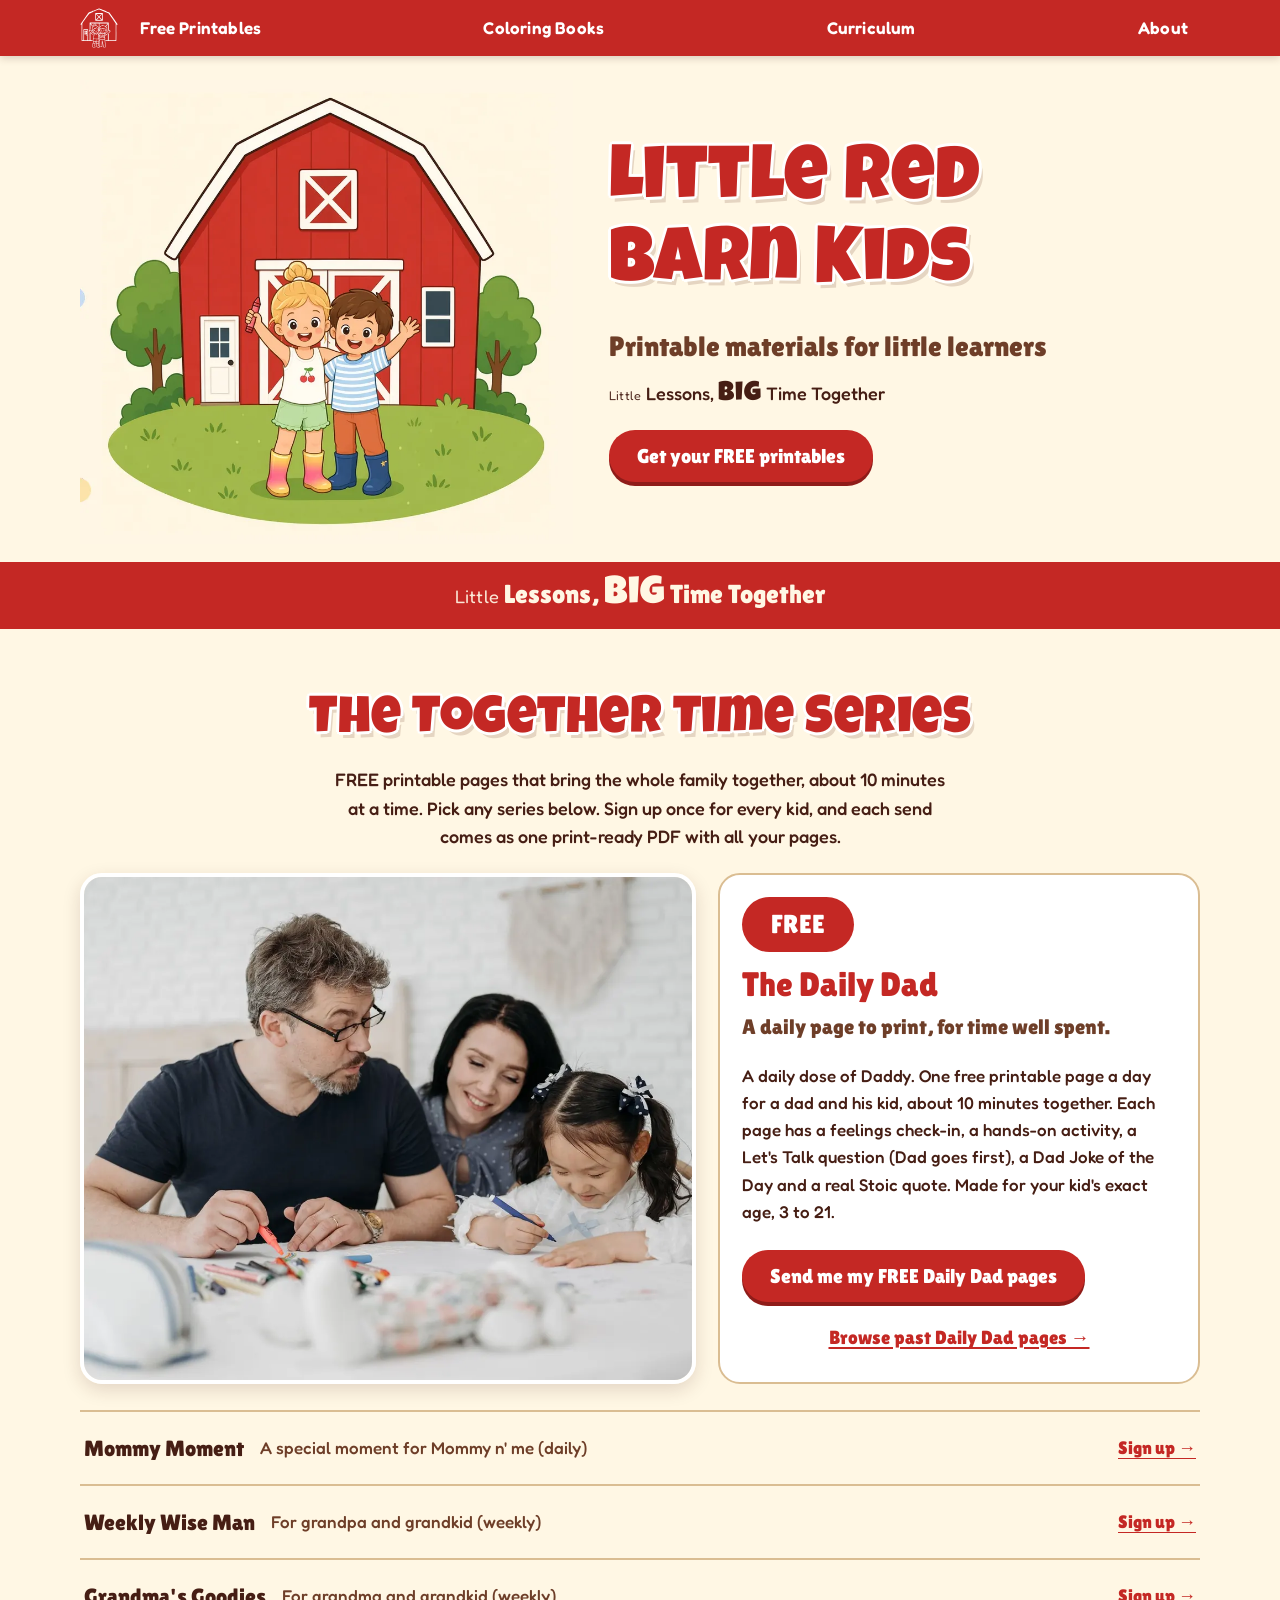
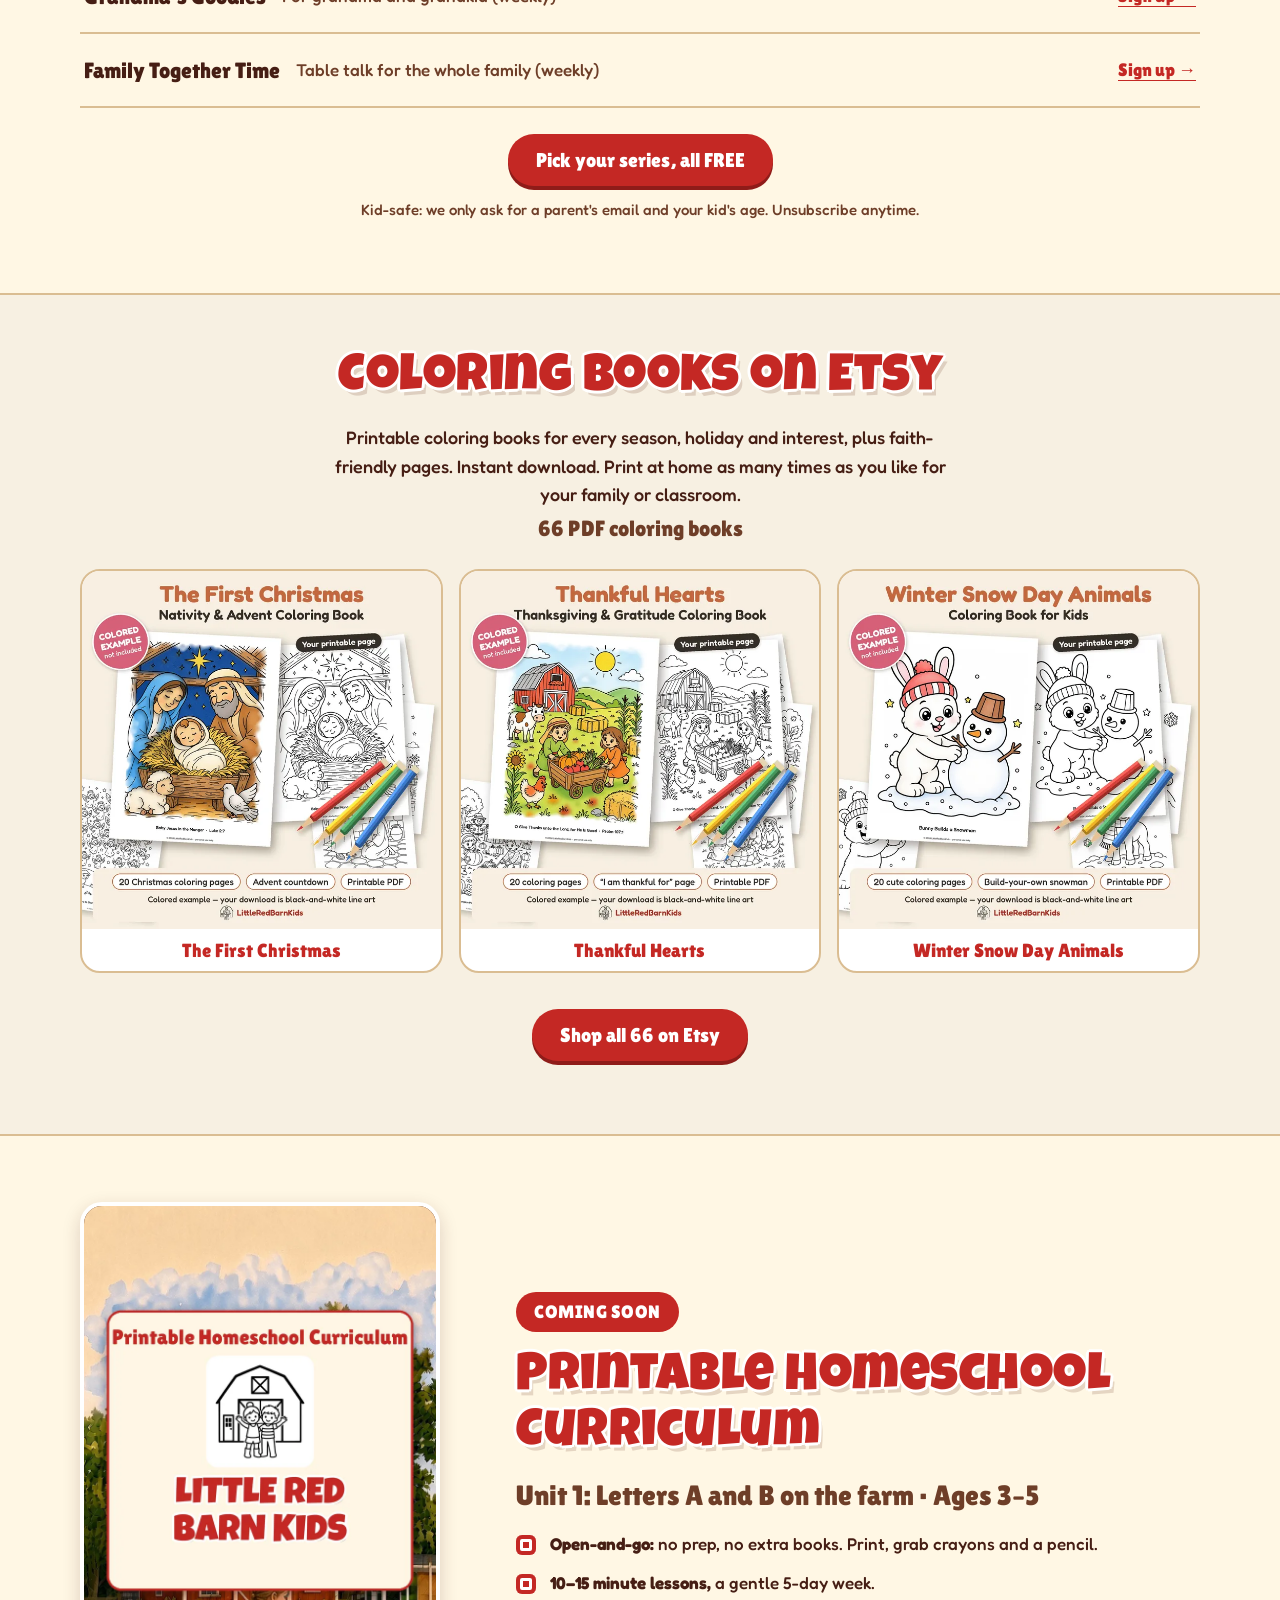
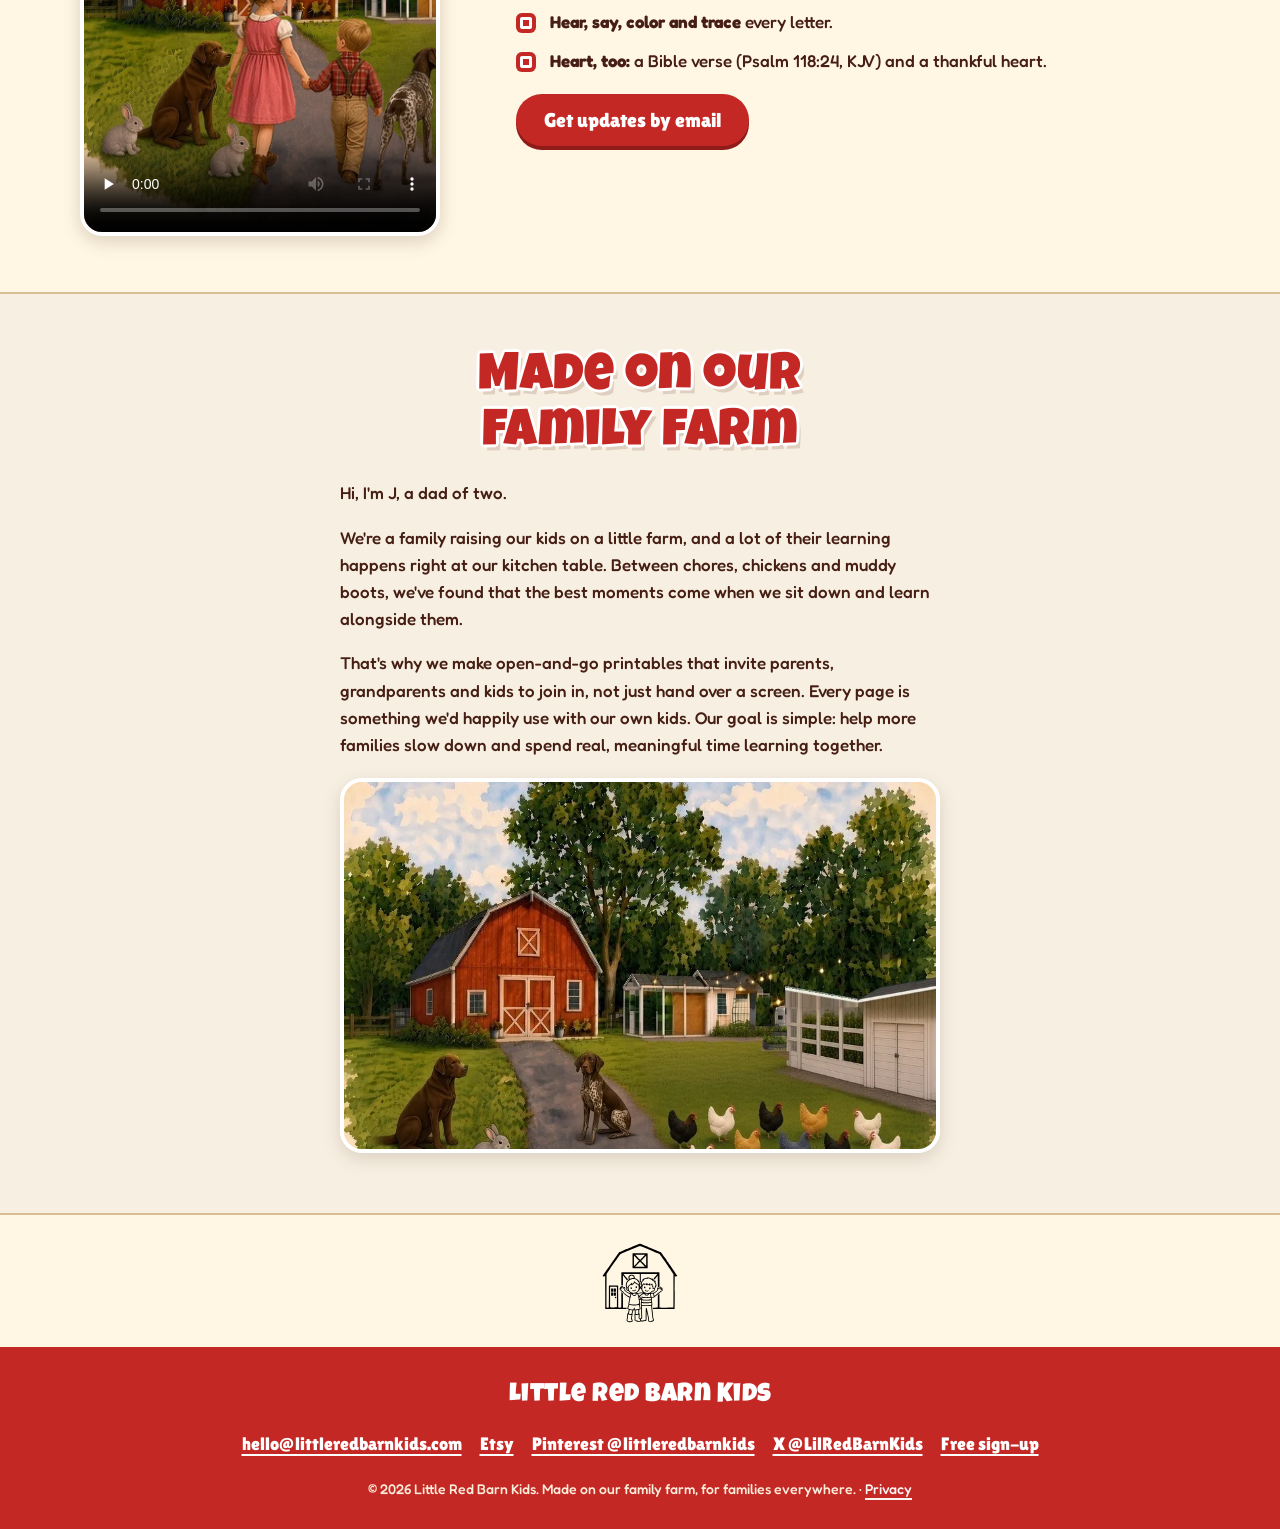
==== index.html @ fc74c024 "DRAFT (not pushed): quieter age buttons; theme line 'Little Lessons, Big Time Together' on every pag" ====
<!doctype html>
<html lang="en">
<head>
<meta charset="utf-8">
<meta name="viewport" content="width=device-width,initial-scale=1">
<title>Little Red Barn Kids | Printable materials for little learners</title>
<meta name="description" content="Free printable pages for parents and kids, printable coloring books on Etsy, and a printable homeschool curriculum, made on our family farm.">
<meta name="theme-color" content="#C42824">
<link rel="icon" type="image/png" href="assets/img/favicon-48.png">
<link rel="apple-touch-icon" href="assets/img/apple-touch-icon.png">
<link rel="preload" href="assets/fonts/LuckiestGuy.woff2" as="font" type="font/woff2" crossorigin>
<link rel="preload" href="assets/fonts/Fredoka.woff2" as="font" type="font/woff2" crossorigin>
<link rel="stylesheet" href="assets/style.css">
</head>
<body id="top">

<nav class="nav" aria-label="Main">
  <div class="wrap">
    <a class="home" href="#top" aria-label="Little Red Barn Kids, back to top"><img src="assets/img/lrbk_logo_bw_v3.svg" width="38" height="40" alt=""></a>
    <ul>
      <li><a href="#free"><span class="lg">Free </span>Printables</a></li>
      <li><a href="#books"><span class="lg">Coloring </span>Books</a></li>
      <li><a href="#curriculum">Curriculum</a></li>
      <li><a href="#about">About</a></li>
    </ul>
  </div>
</nav>

<header class="hero">
  <div class="wrap">
    <img class="hero-art" src="assets/img/hero_barn_kids_art.webp" width="892" height="840" alt="Painted red barn with a smiling girl and boy waving in front of it" fetchpriority="high">
    <div class="hero-text">
      <div class="brand">
        <h1>Little Red Barn Kids</h1>
      </div>
      <p class="sub">Printable materials for little learners</p>
      <p class="promise lbt" aria-label="Little Lessons, Big Time Together"><span class="lbt-little">Little</span> Lessons,<br class="lbt-br"> <span class="lbt-big">Big</span> Time Together</p>
      <a class="btn" href="#free">Get your FREE printables</a>
    </div>
  </div>
  <p class="tagbar lbt" aria-label="Little Lessons, Big Time Together"><span class="lbt-little">Little</span> Lessons,<br class="lbt-br"> <span class="lbt-big">Big</span> Time Together</p>
</header>

<main>
<section id="free">
  <div class="wrap">
    <h2 class="center">The Together Time Series</h2>
    <p class="lead center" style="margin:0 auto">FREE printable pages that bring the whole family together, about 10 minutes at a time. Pick any series below. Sign up once for every kid, and each send comes as one print-ready PDF with all your pages.</p>

    <div class="free-top">
      <div class="photo"><img src="assets/img/family_pexels_8205188.webp" width="1400" height="934" loading="lazy" alt="A dad, a mom and their young daughter coloring together at a table"></div>
      <div class="card dd">
        <span class="pill big">FREE</span>
        <h3 style="font-size:34px;margin-top:.4em">The Daily Dad</h3>
        <p class="tline">A daily page to print, for time well spent.</p>
        <p>A daily dose of Daddy. One free printable page a day for a dad and his kid, about 10 minutes together. Each page has a feelings check-in, a hands-on activity, a Let's Talk question (Dad goes first), a Dad Joke of the Day and a real Stoic quote. Made for your kid's exact age, 3 to 21.</p>
        <a class="btn" href="dailydad/">Send me my FREE Daily Dad pages</a>
        <p class="arch-link"><a href="dailydad-archive/">Browse past Daily Dad pages &rarr;</a></p>
      </div>
    </div>

    <ul class="series">
      <li><span class="nm">Mommy Moment</span><span class="ln">A special moment for Mommy n' me (daily)</span><a href="mommymoment/">Sign up &rarr;</a></li>
      <li><span class="nm">Weekly Wise Man</span><span class="ln">For grandpa and grandkid (weekly)</span><a href="weeklywiseman/">Sign up &rarr;</a></li>
      <li><span class="nm">Grandma's Goodies</span><span class="ln">For grandma and grandkid (weekly)</span><a href="grandmasgoodies/">Sign up &rarr;</a></li>
      <li><span class="nm">Family Together Time</span><span class="ln">Table talk for the whole family (weekly)</span><a href="familytogethertime/">Sign up &rarr;</a></li>
    </ul>

    <div class="closing">
      <a class="btn" href="togethertime/">Pick your series, all FREE</a>
      <p class="small">Kid-safe: we only ask for a parent's email and your kid's age. Unsubscribe anytime.</p>
    </div>
  </div>
</section>

<section id="books" class="alt">
  <div class="wrap center">
    <h2>Coloring Books on Etsy</h2>
    <p class="lead" style="margin:0 auto">Printable coloring books for every season, holiday and interest, plus faith-friendly pages. Instant download. Print at home as many times as you like for your family or classroom.</p>
    <p class="count">66 PDF coloring books</p>
    <div class="books">
      <a href="https://www.etsy.com/listing/4606617295"><img src="assets/img/book_christmas_nativity.webp" width="700" height="700" loading="lazy" alt="The First Christmas: Nativity and Advent coloring book cover and sample pages"><span>The First Christmas</span></a>
      <a href="https://www.etsy.com/listing/4606624667"><img src="assets/img/book_thanksgiving.webp" width="700" height="700" loading="lazy" alt="Thankful Hearts: Thanksgiving and Gratitude coloring book cover and sample pages"><span>Thankful Hearts</span></a>
      <a href="https://www.etsy.com/listing/4606696934"><img src="assets/img/book_winter_snow_day.webp" width="700" height="700" loading="lazy" alt="Winter Snow Day Animals coloring book cover and sample pages"><span>Winter Snow Day Animals</span></a>
    </div>
    <p style="margin-top:22px"><a class="btn" href="https://www.etsy.com/shop/LittleRedBarnKids">Shop all 66 on Etsy</a></p>
  </div>
</section>

<section id="curriculum">
  <div class="wrap">
    <div class="cur">
      <div>
        <div class="vid">
          <video controls playsinline preload="none" poster="assets/img/curriculum_video_poster.webp" width="1080" height="1920" aria-label="30-second intro to Unit 1: Letters A and B on the farm">
            <source src="assets/video/lrbk_curriculum_connector_30s.mp4" type="video/mp4">
            <track kind="captions" src="assets/video/lrbk_curriculum_connector_30s.en.vtt" srclang="en" label="English" default>
          </video>
        </div>
      </div>
      <div>
        <span class="pill">COMING SOON</span>
        <h2 style="margin-top:.35em">Printable Homeschool Curriculum</h2>
        <p class="sub">Unit 1: Letters A and B on the farm &middot; Ages 3&ndash;5</p>
        <ul class="ticks">
          <li><strong>Open-and-go:</strong> no prep, no extra books. Print, grab crayons and a pencil.</li>
          <li><strong>10&ndash;15 minute lessons,</strong> a gentle 5-day week.</li>
          <li><strong>Hear, say, color and trace</strong> every letter.</li>
          <li><strong>Heart, too:</strong> a Bible verse (Psalm 118:24, KJV) and a thankful heart.</li>
        </ul>
        <a class="btn" href="togethertime/">Get updates by email</a>
      </div>
    </div>
  </div>
</section>

<section id="about" class="alt">
  <div class="wrap about">
    <h2 class="center">Made on our family farm</h2>
    <p>Hi, I'm J, a dad of two.</p>
    <p>We're a family raising our kids on a little farm, and a lot of their learning happens right at our kitchen table. Between chores, chickens and muddy boots, we've found that the best moments come when we sit down and learn alongside them.</p>
    <p>That's why we make open-and-go printables that invite parents, grandparents and kids to join in, not just hand over a screen. Every page is something we'd happily use with our own kids. Our goal is simple: help more families slow down and spend real, meaningful time learning together.</p>
    <div class="photo"><img src="assets/img/farm_scene_N10a.webp" width="900" height="900" loading="lazy" alt="Painted farm scene with a red barn, two dogs, bunnies and a flock of hens"></div>
  </div>
</section>
</main>

<div class="end-logo"><img src="assets/img/lrbk_logo_bw_v3.svg" width="76" height="80" alt="Little Red Barn Kids barn logo"></div>

<footer>
  <div class="wrap fgrid">
    <div class="fbrand">Little Red Barn Kids</div>
    <ul class="flinks">
      <li><a href="mailto:hello@littleredbarnkids.com">hello@littleredbarnkids.com</a></li>
      <li><a href="https://www.etsy.com/shop/LittleRedBarnKids">Etsy</a></li>
      <li><a href="https://www.pinterest.com/littleredbarnkids/">Pinterest @littleredbarnkids</a></li>
      <li><a href="https://x.com/LilRedBarnKids">X @LilRedBarnKids</a></li>
      <li><a href="togethertime/">Free sign-up</a></li>
    </ul>
    <p class="fine">&copy; 2026 Little Red Barn Kids. Made on our family farm, for families everywhere. &middot; <a href="privacy.html">Privacy</a></p>
  </div>
</footer>
</body>
</html>
---- assets/style.css ----
/* Little Red Barn Kids, site v1 (staging). Brand: /workspace/branding-unify/brand_guidelines.md */
@font-face{font-family:"Luckiest Guy";src:url(fonts/LuckiestGuy.woff2) format("woff2");font-display:swap}
@font-face{font-family:"Lilita One";src:url(fonts/LilitaOne.woff2) format("woff2");font-display:swap}
@font-face{font-family:"Fredoka";src:url(fonts/Fredoka.woff2) format("woff2");font-weight:300 700;font-display:swap}
:root{--red:#C42824;--cream:#FFF7E4;--dark:#461E14;--brown:#6E3E28;--paper:#F7F0E2;--hay:#DABD92;--meadow:#8BA53F;--max:1160px}
*{box-sizing:border-box}
html{scroll-behavior:smooth;scroll-padding-top:64px}
body{margin:0;background:var(--cream);color:var(--dark);font:500 17px/1.6 "Fredoka",system-ui,sans-serif}
img,video{max-width:100%;height:auto;display:block}
a{color:var(--red)}
.wrap{max-width:var(--max);margin:0 auto;padding:0 20px}
h1,h2{font-family:"Luckiest Guy",cursive;font-weight:400;color:var(--red);line-height:1.08;letter-spacing:.5px;margin:0 0 .3em;text-wrap:balance;
  -webkit-text-stroke:0;text-shadow:2px 2px 0 #fff,-2px 2px 0 #fff,2px -2px 0 #fff,-2px -2px 0 #fff,0 3px 0 #fff,3px 0 0 #fff,0 -3px 0 #fff,-3px 0 0 #fff,4px 6px 0 rgba(110,62,40,.18)}
h1{font-size:clamp(40px,10vw,76px)}
h2{font-size:clamp(32px,7.5vw,52px)}
h3{font-family:"Lilita One",sans-serif;font-weight:400;color:var(--red);font-size:28px;margin:.2em 0 .2em;line-height:1.15}
.sub{font-family:"Lilita One",sans-serif;color:var(--brown);font-size:clamp(21px,4.6vw,28px);line-height:1.25;margin:0 0 .6em}
.lead{text-wrap:pretty;font-size:18px;max-width:62ch}
.small{font-size:15px;color:var(--brown)}
.ai{font-size:14px;color:var(--brown);font-style:italic;margin:.6em 0 0}
.pill{display:inline-block;font-family:"Lilita One",sans-serif;background:var(--red);color:#fff;border-radius:999px;padding:.3em 1em;font-size:18px;letter-spacing:.5px}
.pill.big{font-size:26px;padding:.25em 1.1em}
.btn{display:flex;align-items:center;justify-content:center;min-height:52px;width:100%;padding:.6em 1.4em;border-radius:999px;background:var(--red);color:#fff;
  font:400 20px/1.2 "Lilita One",sans-serif;text-decoration:none;text-align:center;box-shadow:0 4px 0 #8f1c19;transition:transform .1s}
.btn:hover{transform:translateY(-1px)}
.btn:active{transform:translateY(2px);box-shadow:0 2px 0 #8f1c19}
.btn:focus-visible,a:focus-visible{outline:3px solid var(--dark);outline-offset:3px}
@media(min-width:760px){.btn{width:auto;display:inline-flex}}

/* nav */
.nav{position:sticky;top:0;z-index:10;background:var(--red);box-shadow:0 2px 8px rgba(70,30,20,.2)}
.nav .wrap{display:flex;align-items:center;gap:6px;height:52px}
@media(max-width:419px){.nav .wrap{padding:0 10px}}
.nav .home{flex:0 0 auto;display:flex}
.nav .home img{height:36px;width:auto;filter:invert(1);mix-blend-mode:screen}
.nav ul{display:flex;flex-wrap:nowrap;flex:1 1 auto;justify-content:space-between;min-width:0;gap:0;margin:0;padding:0;list-style:none}
.nav li a{display:block;white-space:nowrap;color:#fff;text-decoration:none;font:600 14px/1.2 "Fredoka",sans-serif;letter-spacing:.2px;padding:8px 7px;border-radius:999px}
.nav li a:hover{background:rgba(255,255,255,.16)}
@media(min-width:420px){.nav li a{font-size:15px;padding:8px 8px}}
.nav .lg{display:none}
@media(min-width:760px){.nav .wrap{gap:10px;height:56px}.nav .home img{height:40px}.nav .lg{display:inline}.nav li a{font-size:17px;padding:8px 12px}}

/* hero */
.hero{padding:0 0 8px}
.hero-art{width:100%;max-width:520px;margin:0 auto;aspect-ratio:892/840;object-fit:cover}
.hero-text{text-align:center}
.brand{display:flex;flex-direction:column;align-items:center;gap:8px}
.promise{font-size:18px;max-width:46ch;margin:0 auto 1.2em}
.tagbar{text-wrap:balance;background:var(--red);color:var(--cream);font:400 clamp(19px,4.4vw,26px)/1.3 "Lilita One",sans-serif;text-align:center;padding:14px 20px;margin:18px 0 0}
@media(min-width:900px){
  .hero .wrap{display:grid;grid-template-columns:44% 1fr;align-items:center;gap:36px;padding-top:24px}
  .hero-art{max-width:none}
  .hero-text{text-align:left}
  .brand{flex-direction:row;gap:18px}
  .promise{margin-left:0}
}

/* sections */
section{padding:56px 0}
section.alt{background:var(--paper);border-top:2px solid var(--hay);border-bottom:2px solid var(--hay)}
.center{text-align:center}
.photo{border-radius:22px;overflow:hidden;border:4px solid #fff;box-shadow:0 6px 18px rgba(70,30,20,.15)}
.photo img{width:100%;height:100%;object-fit:cover}
.card{background:#fff;border:2px solid var(--hay);border-radius:22px;padding:22px}
.free-top{display:grid;gap:22px;margin-top:22px}
.dd .tline{font-family:"Lilita One",sans-serif;color:var(--brown);font-size:21px;margin:0 0 .5em}
.dd .btn{margin-top:8px}
@media(min-width:900px){.free-top{grid-template-columns:55% 1fr;align-items:stretch}.free-top .photo{min-height:100%}}
.series{list-style:none;margin:26px 0 0;padding:0;border-top:2px solid var(--hay)}
.series li{display:flex;flex-wrap:wrap;align-items:center;justify-content:space-between;gap:6px 16px;padding:14px 4px;border-bottom:2px solid var(--hay)}
.series .nm{font:400 22px "Lilita One",sans-serif;color:var(--dark)}
.series .ln{flex:1 1 260px;color:var(--brown)}
.series a{font:400 18px "Lilita One",sans-serif;color:var(--red);text-decoration:none;white-space:nowrap;padding:10px 0;min-height:44px;display:inline-flex;align-items:center}
.series a:hover{text-decoration:underline}
.closing{margin-top:26px;text-align:center}
.closing .small{margin-top:12px}

/* books */
.books{display:flex;gap:16px;overflow-x:auto;scroll-snap-type:x mandatory;padding:6px 2px 14px;margin:22px -20px 0;padding-left:20px;padding-right:20px}
.books a{flex:0 0 78%;scroll-snap-align:center;background:#fff;border:2px solid var(--hay);border-radius:20px;overflow:hidden;text-decoration:none;color:var(--dark)}
.books img{aspect-ratio:1;width:100%;object-fit:cover}
.books span{display:block;padding:10px 14px;font:400 19px "Lilita One",sans-serif;color:var(--red)}
@media(min-width:760px){.books{display:grid;grid-template-columns:repeat(3,1fr);overflow:visible;margin:22px 0 0;padding:6px 0 14px}}
.count{font:400 22px "Lilita One",sans-serif;color:var(--brown);margin:.3em 0}

/* curriculum */
.cur{display:grid;gap:26px;margin-top:10px}
.vid{max-width:360px;width:100%;margin:0 auto;border-radius:22px;overflow:hidden;border:4px solid #fff;box-shadow:0 6px 18px rgba(70,30,20,.18);background:var(--dark)}
.vid video{width:100%;aspect-ratio:9/16;height:auto}
.ticks{list-style:none;padding:0;margin:14px 0 20px}
.ticks li{position:relative;padding-left:34px;margin:0 0 12px}
.ticks li::before{content:"";position:absolute;left:0;top:.3em;width:20px;height:20px;border-radius:6px;background:var(--red);
  box-shadow:inset 0 0 0 4px var(--red),inset 0 0 0 7px #fff}
@media(min-width:900px){.cur{grid-template-columns:380px 1fr;align-items:center;gap:56px}.vid{margin:0}}

/* about */
.about{max-width:640px;margin:0 auto}
.about .photo{margin:20px 0 4px;aspect-ratio:16/10}
.about .photo img{object-position:50% 60%}

/* footer */
footer{background:var(--red);color:var(--cream);padding:36px 0 28px}
footer a{color:#fff}
.fgrid{display:grid;gap:18px}
.fbrand{display:flex;align-items:center;gap:12px;font:400 26px "Luckiest Guy",cursive;color:#fff;letter-spacing:.5px}
.fbrand img{height:50px;width:auto;filter:invert(1);mix-blend-mode:screen}
.flinks{list-style:none;padding:0;margin:0;display:flex;flex-wrap:wrap;gap:6px 18px}
.flinks a{font:400 18px "Lilita One",sans-serif;text-decoration:none;display:inline-block;padding:6px 0}
.flinks a:hover{text-decoration:underline}
.fine{font-size:14px;margin:0;opacity:.95}
@media(min-width:900px){.fgrid{grid-template-columns:auto 1fr;align-items:center}.flinks{justify-content:flex-end}.fine{grid-column:1/-1}}

/* privacy page */
.doc{max-width:720px;margin:0 auto;padding:40px 20px 60px}
.doc h2{font-size:clamp(28px,6vw,40px);margin-top:.8em}

/* Logo note: lrbk_logo_bw_v3.svg is used as-is (black art on white). Red-on-cream and white-on-red looks come only from CSS blending. */

/* ===== Kit sign-up pages (shared template v3) ===== */

.kp-head{background:var(--cream)}
.kp-head .wrap{display:flex;flex-direction:column;align-items:center;text-align:center;gap:6px;padding-top:18px}
.kp-head .art{width:min(78%,330px);aspect-ratio:892/840;object-fit:cover}
.kp-head h1{font-size:clamp(46px,12vw,104px);margin:.05em 0 .05em}
.kp-head .sub{margin:0}
@media(min-width:900px){.kp-head .wrap{flex-direction:row;justify-content:center;text-align:left;gap:40px;padding-top:22px}.kp-head .art{width:340px}}
.kp-main{padding:44px 0 56px}
.kp-intro{text-align:center;margin:0 auto 26px}
.kp-intro .pill.big{font-size:30px;padding:.2em 1.2em}
.kp-intro .free-line{font:400 clamp(21px,4.8vw,28px)/1.25 "Lilita One",sans-serif;color:var(--brown);margin:.55em 0 .35em}
.kp-intro h2{font-size:clamp(52px,13vw,96px);margin:0}
.kp-grid{display:grid;gap:24px}
@media(min-width:900px){.kp-grid{grid-template-columns:1.25fr 1fr;align-items:stretch;gap:32px}.kp-grid .photo{min-height:100%}}
.kp-grid .photo{aspect-ratio:3/2}
@media(min-width:900px){.kp-grid .photo{aspect-ratio:auto}}
.form{background:#fff;border:2px solid var(--hay);border-radius:22px;padding:24px}
.form label,.form .lab{display:block;font:400 19px "Lilita One",sans-serif;color:var(--dark);margin:0 0 6px}
.form .row{margin:0 0 16px}
.form input,.form select{width:100%;min-height:50px;border:2px solid var(--hay);border-radius:14px;background:var(--cream);font:500 17px "Fredoka",sans-serif;color:var(--dark);padding:10px 14px}
.form select{appearance:none;background-image:linear-gradient(45deg,transparent 50%,var(--red) 50%),linear-gradient(135deg,var(--red) 50%,transparent 50%);background-position:calc(100% - 20px) 50%,calc(100% - 14px) 50%;background-size:6px 6px;background-repeat:no-repeat}
.kids{display:grid;grid-template-columns:repeat(5,1fr);gap:8px}
.kids span{display:flex;align-items:center;justify-content:center;min-height:48px;border:2px solid var(--red);border-radius:999px;font:400 22px "Lilita One",sans-serif;color:var(--red);background:#fff}
.kids span.on{background:var(--red);color:#fff}
.ages{display:grid;grid-template-columns:1fr 1fr;gap:10px}
.ages .k{font:500 15px "Fredoka",sans-serif;color:var(--brown);margin:0 0 4px}
.form .btn{width:100%;display:flex;margin-top:6px;font-size:22px;min-height:58px}
.form .small{text-align:center;margin:12px 0 0}
.kp-sample{text-align:center;margin-top:46px}
.kp-sample h3{font-size:32px;margin-bottom:.5em}
.kp-sample .sheet{max-width:560px;margin:0 auto;background:#fff;border:4px solid #fff;border-radius:12px;box-shadow:0 8px 22px rgba(70,30,20,.18)}
.kp-sample .sheet img{border-radius:8px}
footer .flinks{justify-content:center}
.kp-foot .wrap{text-align:center}
.kp-foot .fbrand{justify-content:center}

.kp-head a.homelink{display:contents;text-decoration:none}
.form input[type=email]{background:var(--cream)}
.kids button{display:flex;align-items:center;justify-content:center;min-height:48px;border:2px solid var(--red);border-radius:999px;font:400 22px "Lilita One",sans-serif;color:var(--red);background:#fff;cursor:pointer;padding:0}
.kids button[aria-pressed=true]{background:var(--red);color:#fff}
.ages[hidden],.ages>div[hidden]{display:none}
.series-ck{display:grid;gap:8px}
.series-ck label{display:flex;align-items:center;gap:10px;font:500 17px "Fredoka",sans-serif;color:var(--dark);margin:0;border:2px solid var(--hay);border-radius:14px;padding:10px 14px;background:var(--cream);cursor:pointer}
.series-ck input{width:22px;height:22px;min-height:0;accent-color:var(--red);margin:0}
.form .err{color:var(--red);font:500 15px "Fredoka",sans-serif;margin:6px 0 0}
.form .err:empty{display:none}
@media(min-width:600px){.series-ck{grid-template-columns:1fr 1fr}}
.form button.btn{border:0;cursor:pointer}

/* small stencil logo at the end of the page (original colors) */
.end-logo{display:flex;justify-content:center;padding:28px 0 24px}
.end-logo img{height:80px;width:auto;mix-blend-mode:multiply}

/* Daily Dad archive */
.arch-note{max-width:62ch;margin:0 auto 26px;text-align:center}
.arch{list-style:none;margin:0 auto;padding:0;display:grid;gap:18px;max-width:860px}
.arch li{display:grid;grid-template-columns:88px 1fr;gap:14px 16px;align-items:start;background:#fff;border:2px solid var(--hay);border-radius:22px;padding:16px}
.arch li[hidden]{display:none}
.arch .th{width:88px;border-radius:8px;border:2px solid var(--paper);box-shadow:0 3px 10px rgba(70,30,20,.15)}
.arch .meta{font:500 15px "Fredoka",sans-serif;color:var(--brown);margin:0}
.arch h3{margin:0 0 .15em;font-size:24px}
.arch .dl{grid-column:1/-1;display:grid;grid-template-columns:repeat(2,1fr);gap:8px}
.arch .dl a{display:flex;align-items:center;justify-content:center;min-height:46px;border:2px solid var(--red);border-radius:999px;font:400 18px "Lilita One",sans-serif;color:var(--red);text-decoration:none;background:var(--cream)}
.arch .dl a:hover{background:var(--red);color:#fff}
@media(min-width:600px){.arch li{grid-template-columns:110px 1fr}.arch .th{width:110px}.arch .dl{grid-column:2;grid-template-columns:repeat(4,1fr)}}
.arch-link{text-align:center;margin:14px 0 0}
.arch-link a{font:400 19px "Lilita One",sans-serif;color:var(--red);display:inline-block;padding:10px 0;min-height:44px}

/* Daily Dad sign-up: description bullets + bigger submit text */
.dd-points{max-width:560px;margin:0 auto 26px}
.form .btn.btn-send{white-space:nowrap;font-size:clamp(23px,6.6vw,28px);letter-spacing:.2px;padding:.5em .4em}

/* footer: everything centered */
footer .fgrid{text-align:center;justify-items:center}
footer .fbrand{justify-content:center}

/* links: obviously clickable */
a{text-decoration:underline;text-decoration-color:currentColor;text-decoration-thickness:1.5px;text-underline-offset:3px;transition:color .15s,text-decoration-thickness .15s}
a:hover{color:#8f1c19;text-decoration-thickness:3px}
a:focus-visible{outline:3px solid var(--dark);outline-offset:3px;border-radius:4px}
footer a,footer .flinks a{color:#fff;text-decoration:underline;text-decoration-thickness:1.5px;text-underline-offset:4px}
footer a:hover,footer .flinks a:hover{color:var(--cream);text-decoration:underline;text-decoration-thickness:3px}
footer a:focus-visible{outline-color:#fff}
.series a{text-decoration:underline;text-underline-offset:4px}
/* nav: underline bar on hover/focus, no size change */
.nav li a{text-decoration:none;box-shadow:inset 0 -3px 0 transparent;transition:box-shadow .15s,background .15s}
.nav li a:hover,.nav li a:active,.nav li a[aria-current]{color:#fff;background:rgba(255,255,255,.16);box-shadow:inset 0 -3px 0 #fff}
.nav li a:focus-visible,.nav .home:focus-visible{outline:3px solid #fff;outline-offset:-3px}
/* buttons and card links keep their look, add lift/shade */
.btn,.btn:hover{text-decoration:none;color:#fff}
.btn:hover{filter:brightness(.94)}
.nav .home,.kp-head a.homelink,.arch .dl a{text-decoration:none}
.books a{transition:transform .15s,box-shadow .15s}
.books a:hover{transform:translateY(-3px);box-shadow:0 8px 18px rgba(70,30,20,.18)}
.books a:hover span{text-decoration:underline}
footer{text-align:center}
@media(min-width:900px){footer .fgrid{grid-template-columns:1fr}footer .flinks{justify-content:center}}

/* softer age buttons (t635u): thin outline, soft tint, lighter text */
.kids{gap:6px}
.kids button{min-height:40px;border:1px solid var(--hay);border-radius:12px;font:500 17px "Fredoka",sans-serif;color:var(--brown);background:#fff;transition:background .15s,border-color .15s,color .15s}
.kids button:hover{border-color:var(--red);color:var(--red);background:#fdf1ec}
.kids button[aria-pressed=true]{background:#fbe4df;border-color:var(--red);color:var(--red);font-weight:600}
.kids button:focus-visible{outline:2px solid var(--red);outline-offset:2px}
.arch .dl{gap:6px}
.arch .dl a{min-height:38px;border:1px solid var(--hay);border-radius:10px;font:500 15px "Fredoka",sans-serif;color:var(--brown);background:#fffdf8;transition:background .15s,border-color .15s,color .15s}
.arch .dl a:hover,.arch .dl a:focus-visible{background:#fbe4df;border-color:var(--red);color:var(--red)}

/* shared theme line: Little Lessons, Big Time Together */
.lbt{line-height:1.25}
.lbt .lbt-little{font:400 .7em "Fredoka",sans-serif;letter-spacing:.3px;opacity:.92}
.lbt .lbt-big{font:400 1.5em/1 "Luckiest Guy",cursive;letter-spacing:1px;vertical-align:baseline}
.lbt .lbt-br{display:none}
@media(max-width:599px){.lbt .lbt-br{display:inline}}
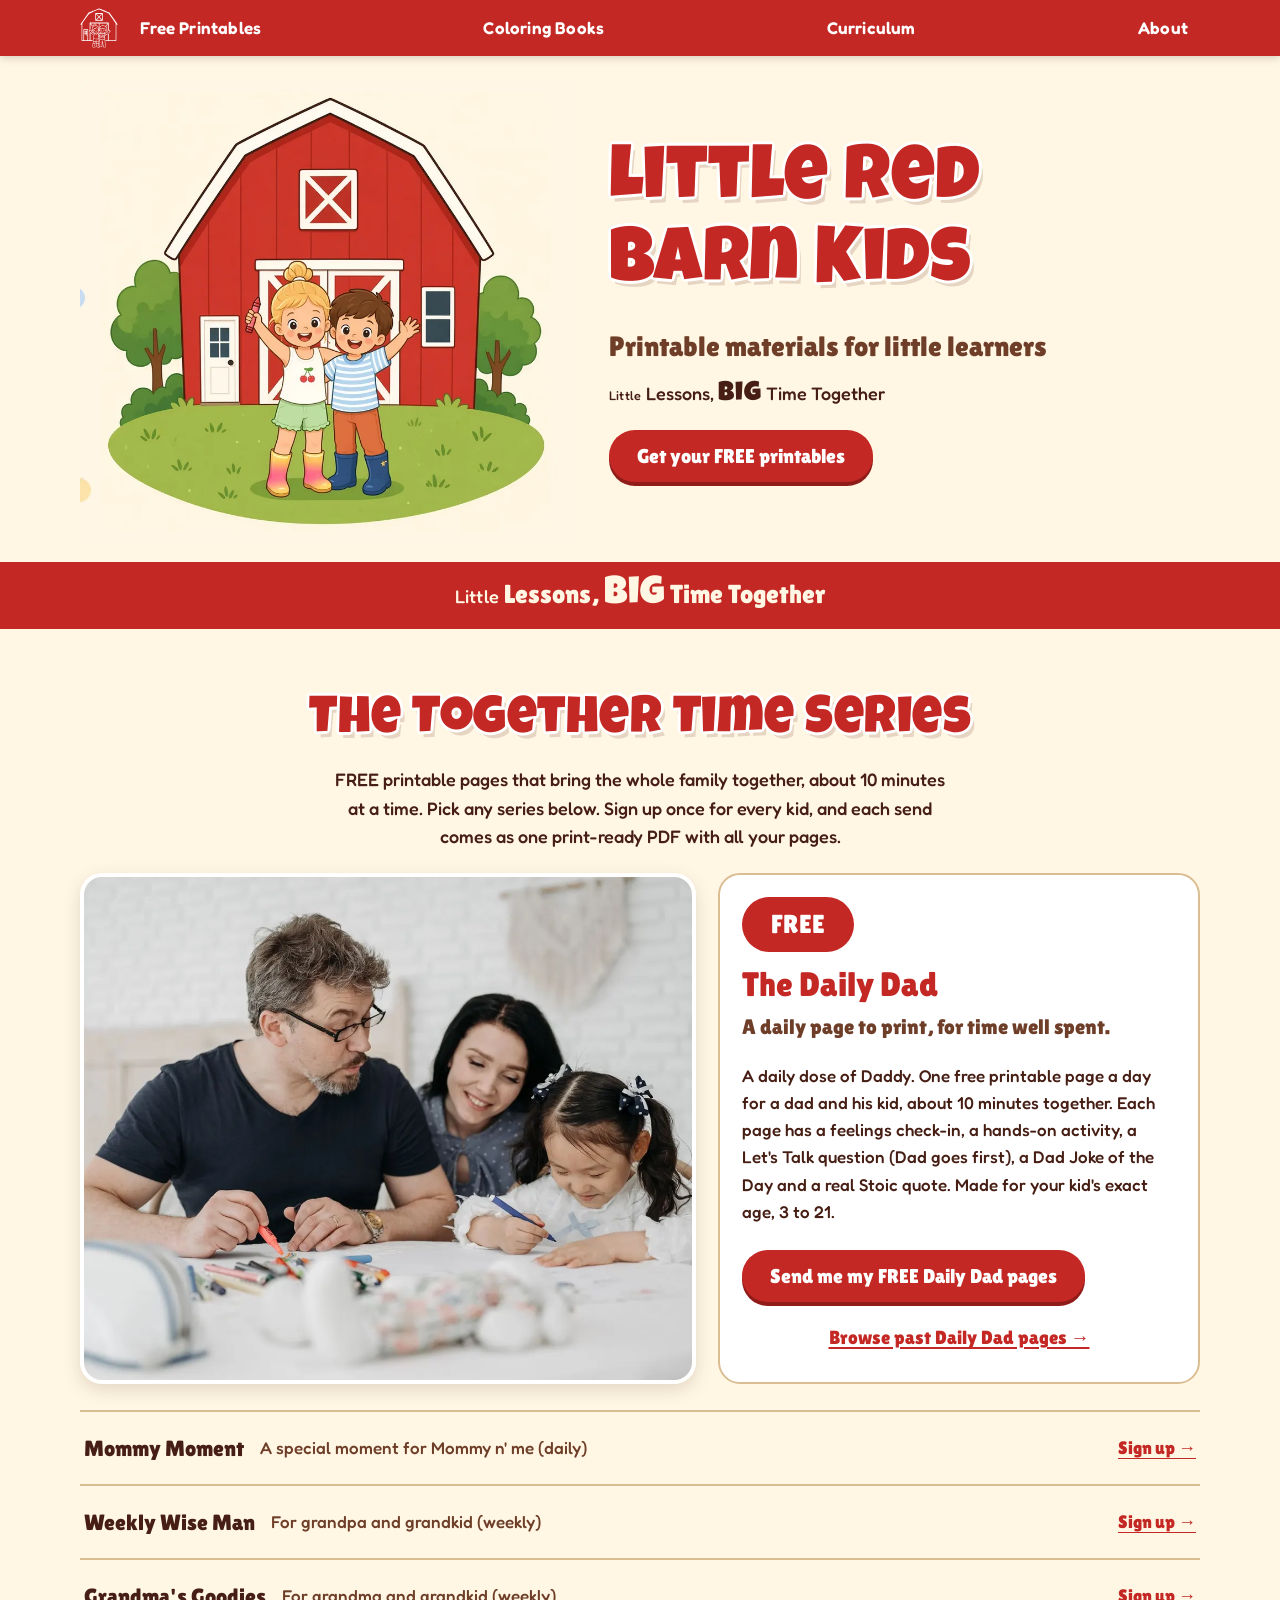
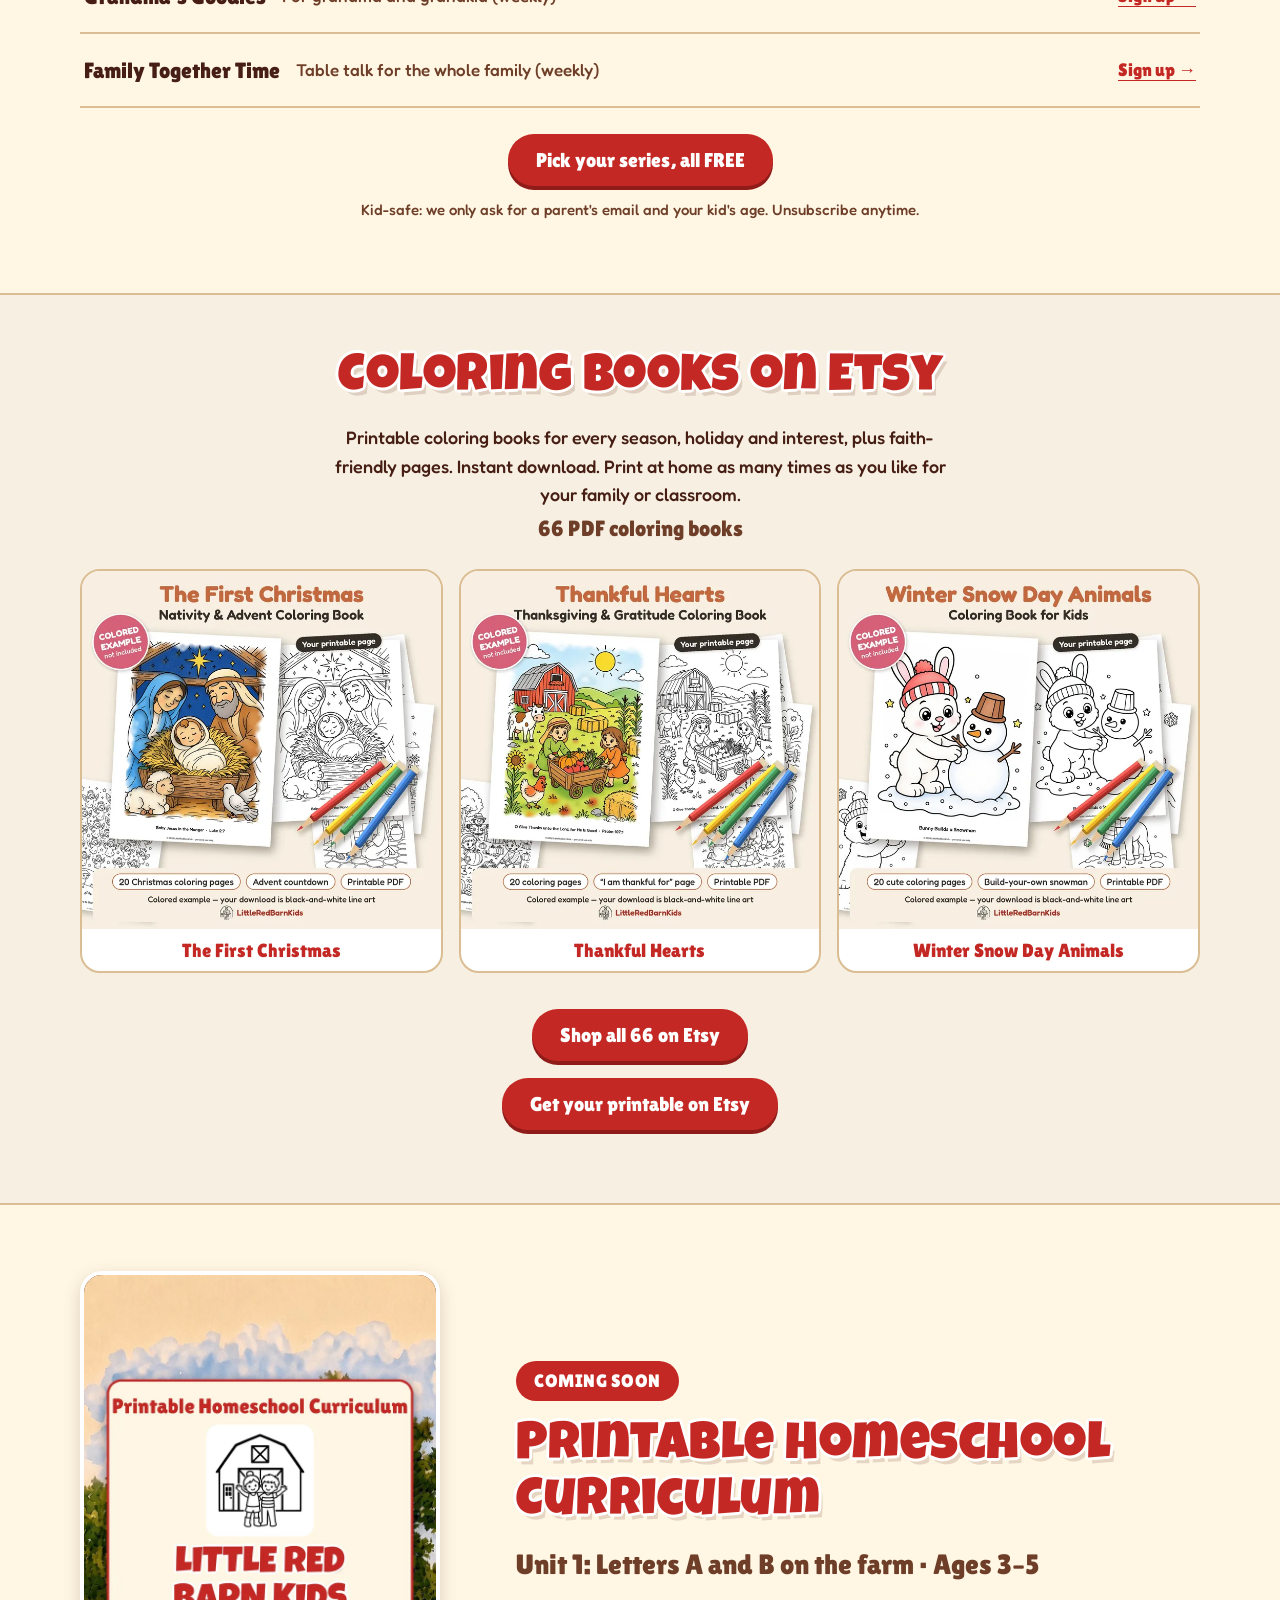
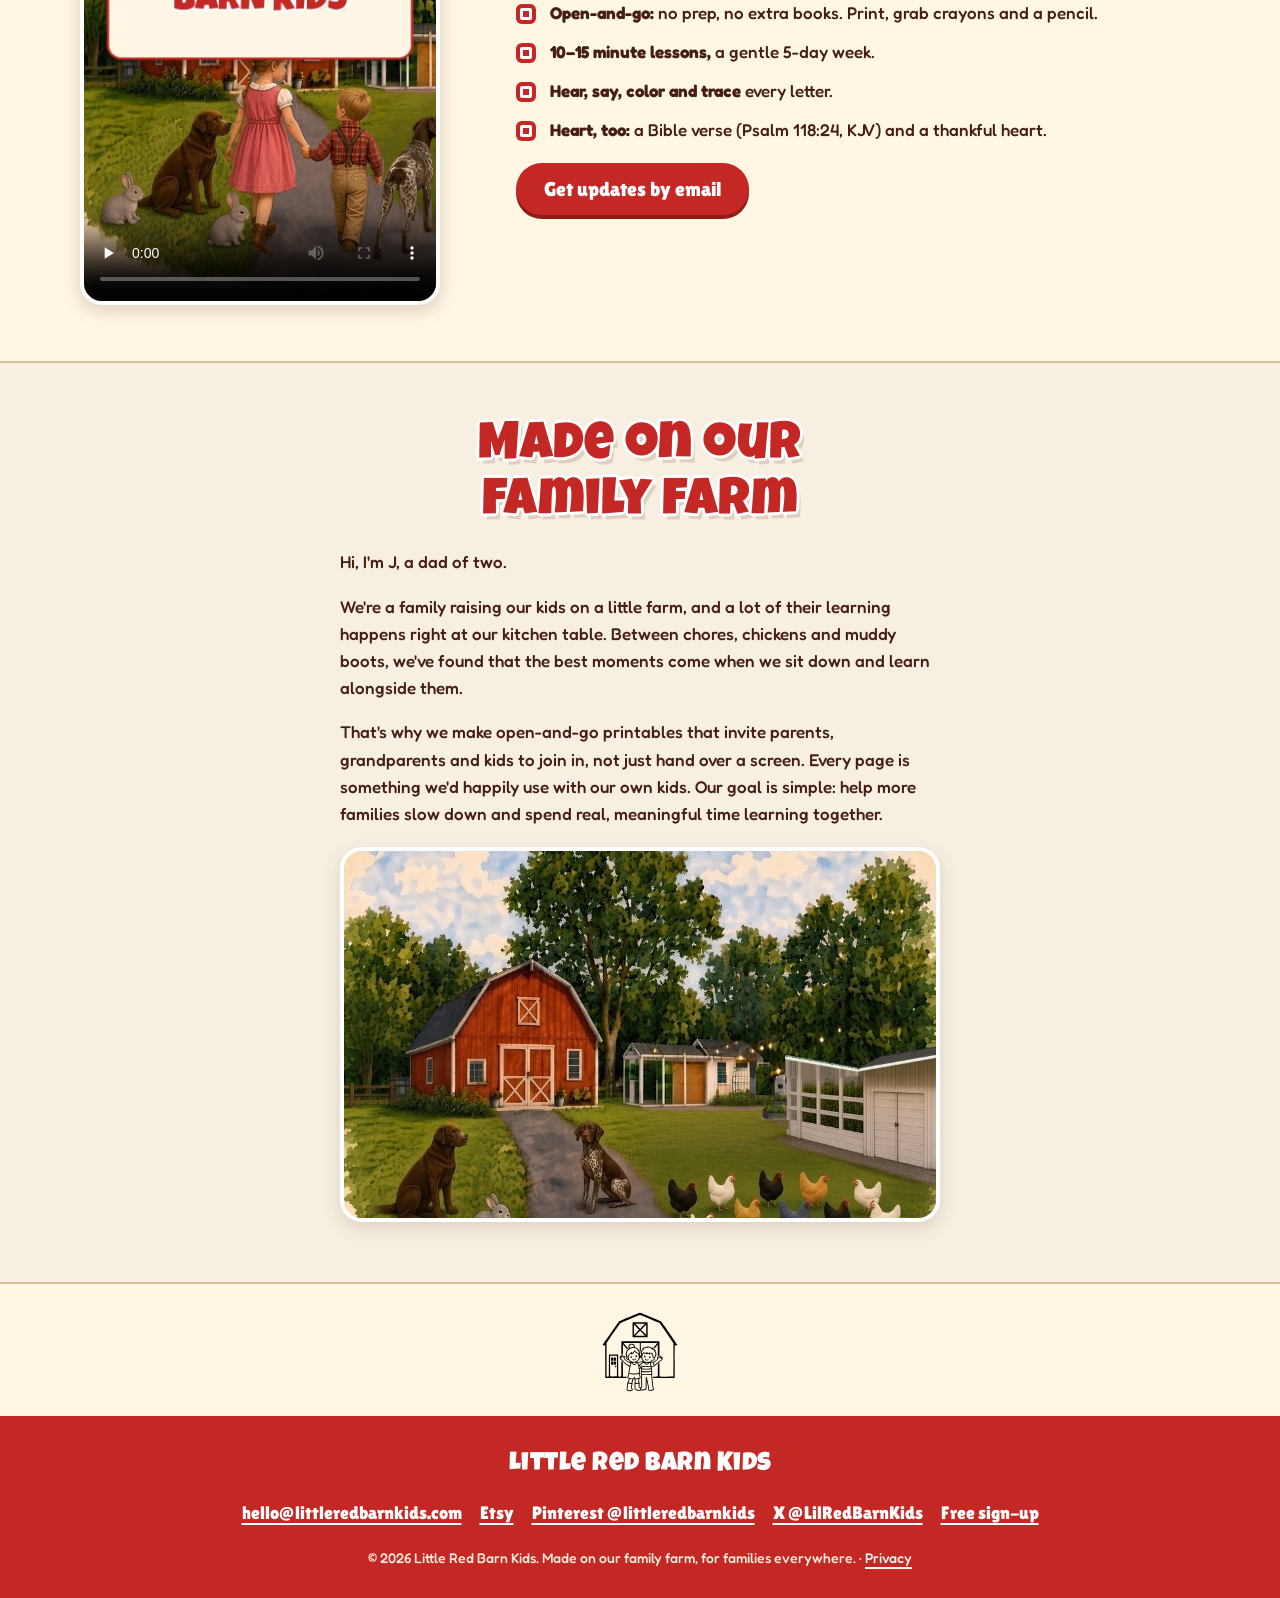
==== commit 2a948f87: "Home Books section: 'Get your printable on Etsy' button (shop link)" ====
--- a/index.html
+++ b/index.html
@@ -84,6 +84,7 @@
       <a href="https://www.etsy.com/listing/4606696934"><img src="assets/img/book_winter_snow_day.webp" width="700" height="700" loading="lazy" alt="Winter Snow Day Animals coloring book cover and sample pages"><span>Winter Snow Day Animals</span></a>
     </div>
     <p style="margin-top:22px"><a class="btn" href="https://www.etsy.com/shop/LittleRedBarnKids">Shop all 66 on Etsy</a></p>
+    <p class="etsy-cta"><a class="btn" href="https://www.etsy.com/shop/LittleRedBarnKids">Get your printable on Etsy</a></p>
   </div>
 </section>
 
--- a/assets/style.css
+++ b/assets/style.css
@@ -231,3 +231,7 @@
 .lbt .lbt-big{font:400 1.5em/1 "Luckiest Guy",cursive;letter-spacing:1px;vertical-align:baseline}
 .lbt .lbt-br{display:none}
 @media(max-width:599px){.lbt .lbt-br{display:inline}}
+/* mobile pass (t639u): keep "Little" small but solid */
+.lbt .lbt-little{opacity:1;font-weight:500}
+@media(max-width:599px){.lbt .lbt-little{font-size:.8em}}
+.etsy-cta{margin-top:12px}
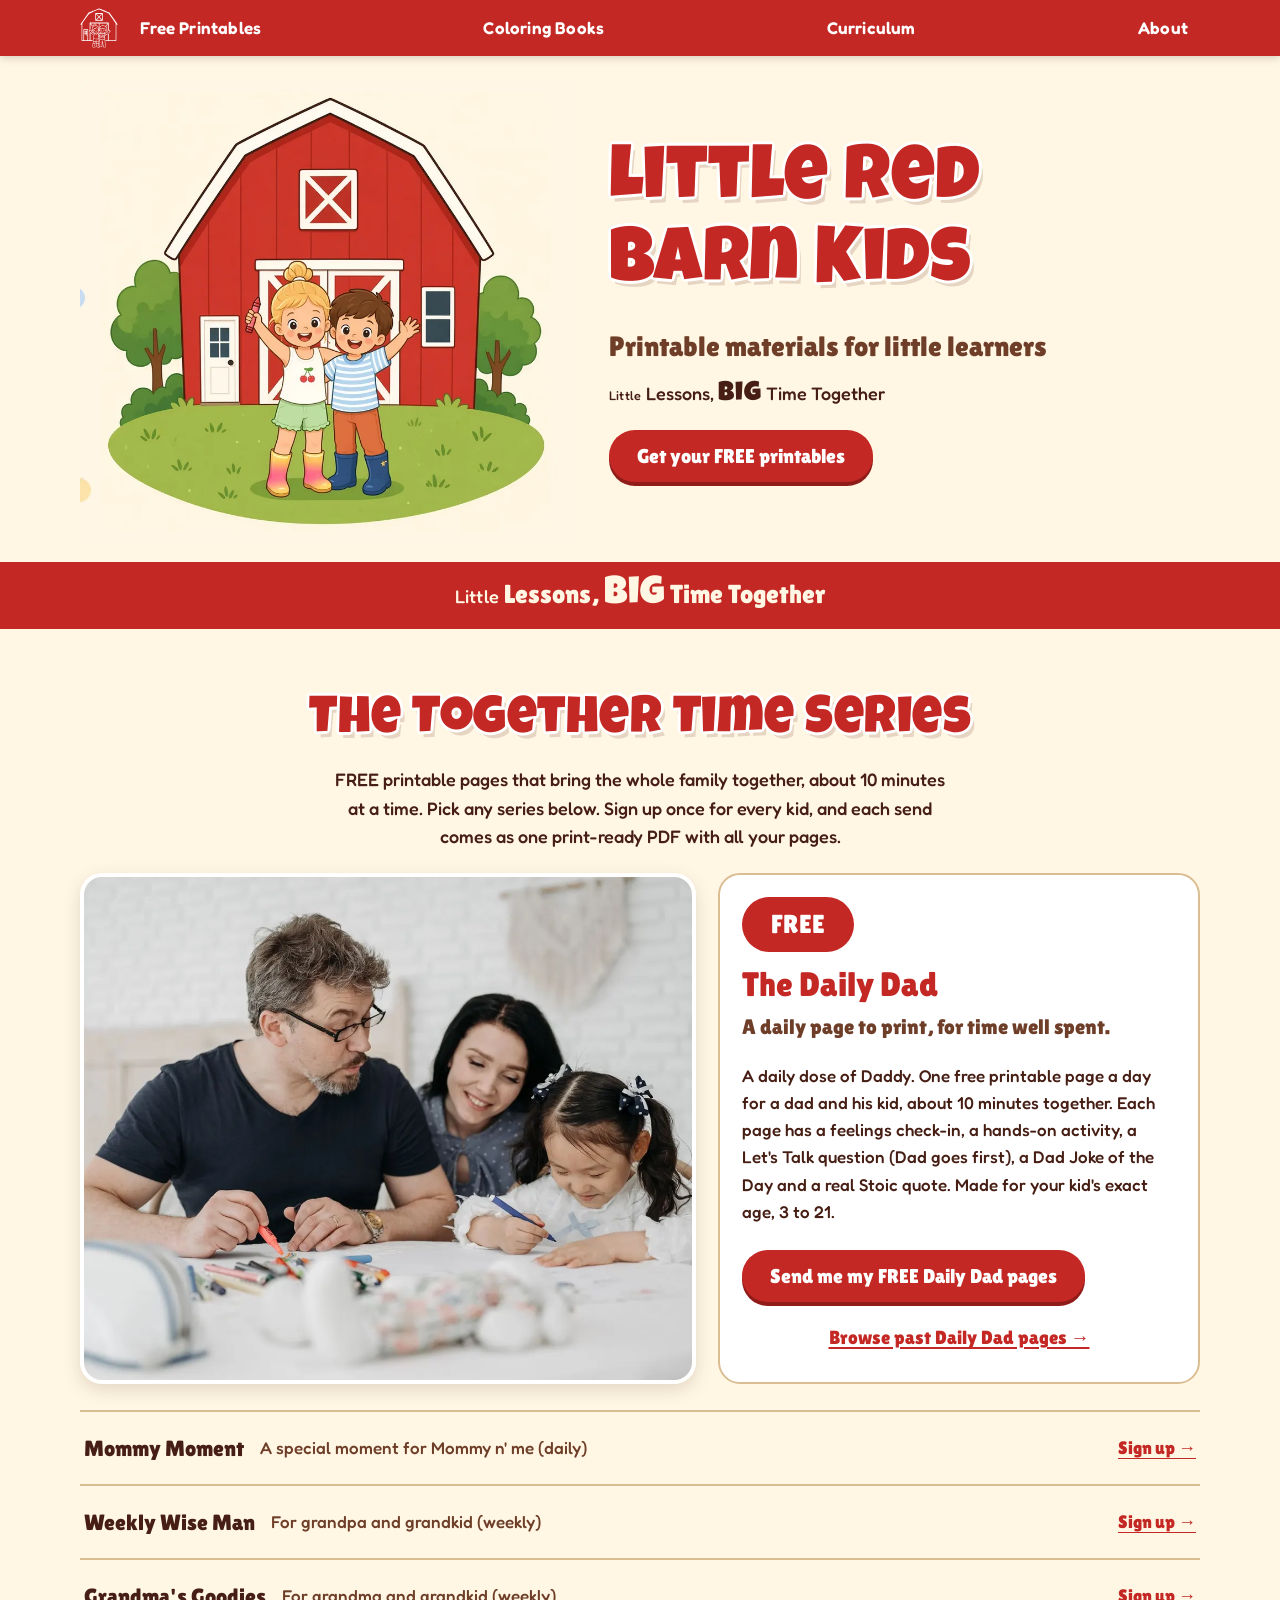
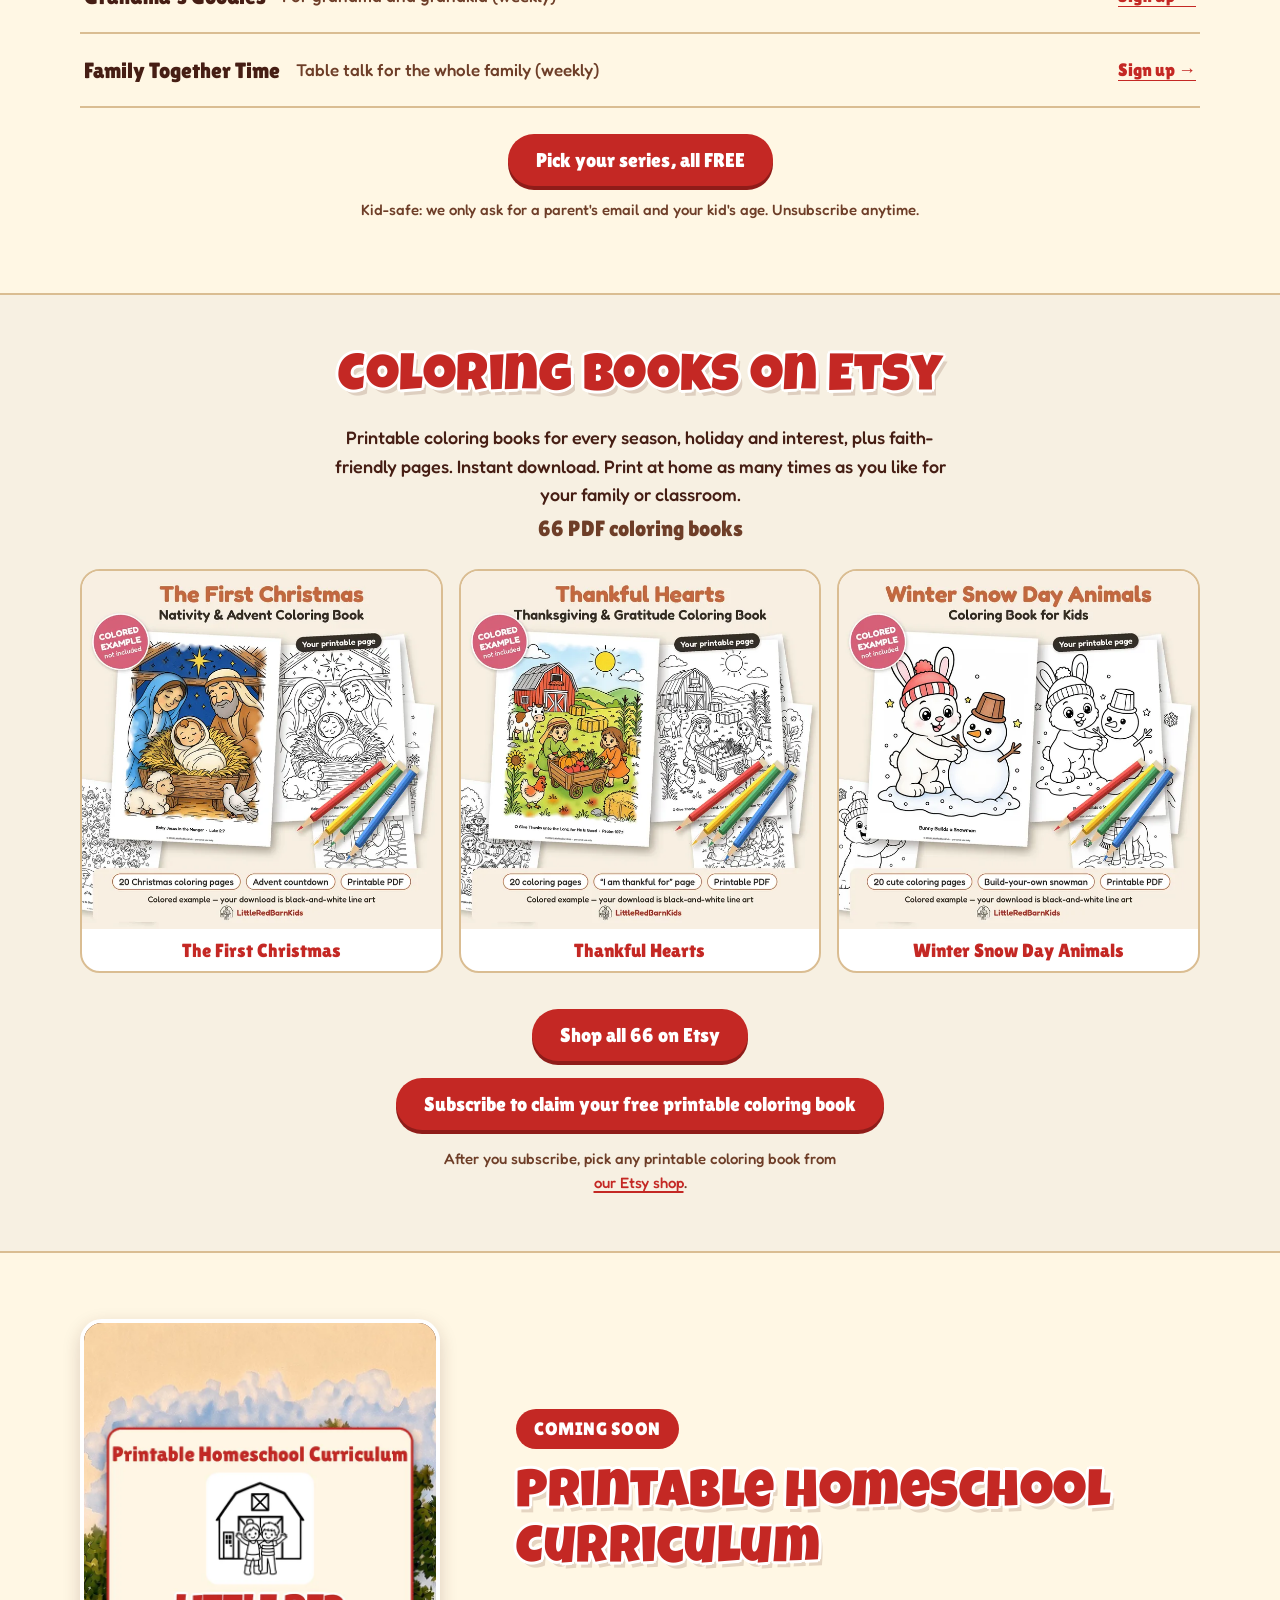
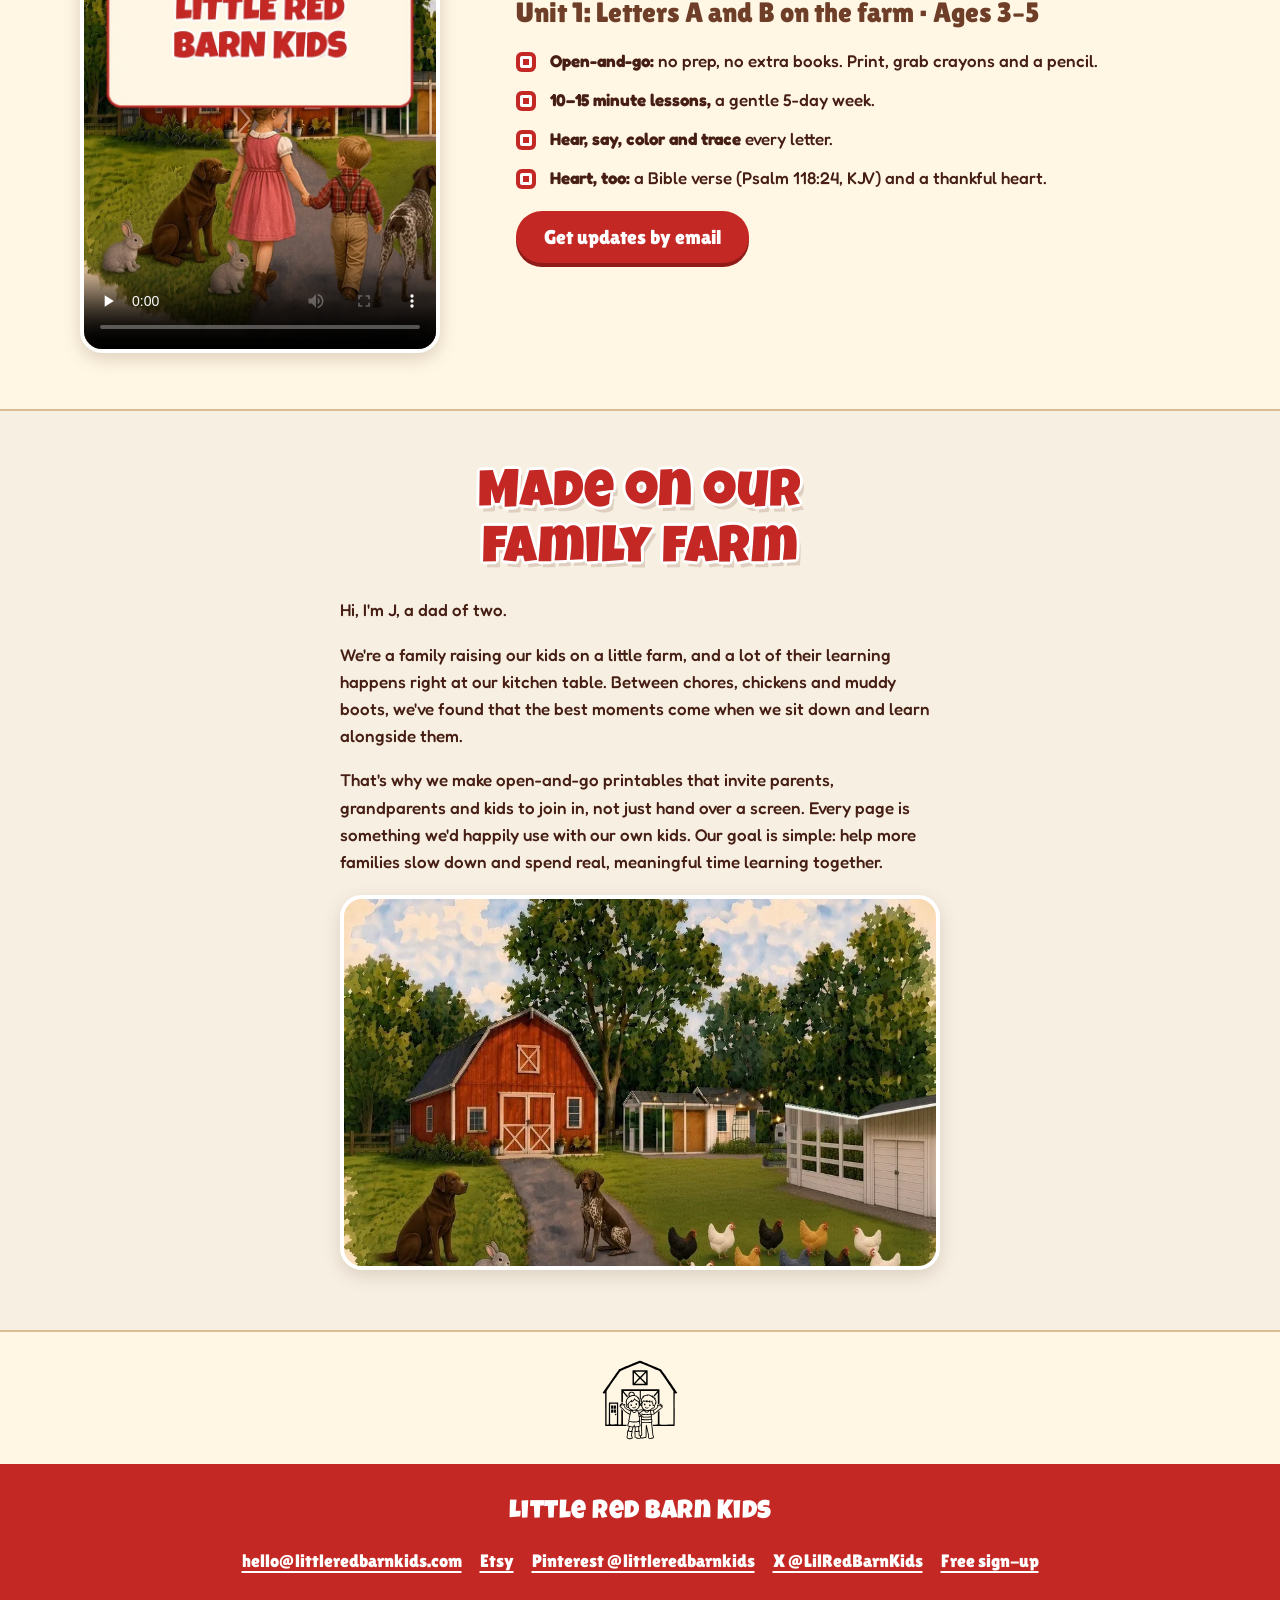
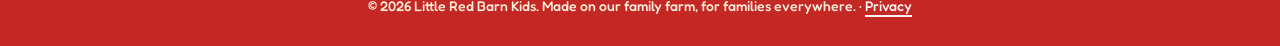
==== commit c1fcc3bf: "Home Books section: 'Subscribe to claim your free printable coloring book' CTA (links to sign-up hub" ====
--- a/index.html
+++ b/index.html
@@ -84,7 +84,8 @@
       <a href="https://www.etsy.com/listing/4606696934"><img src="assets/img/book_winter_snow_day.webp" width="700" height="700" loading="lazy" alt="Winter Snow Day Animals coloring book cover and sample pages"><span>Winter Snow Day Animals</span></a>
     </div>
     <p style="margin-top:22px"><a class="btn" href="https://www.etsy.com/shop/LittleRedBarnKids">Shop all 66 on Etsy</a></p>
-    <p class="etsy-cta"><a class="btn" href="https://www.etsy.com/shop/LittleRedBarnKids">Get your printable on Etsy</a></p>
+    <p class="etsy-cta"><a class="btn" href="togethertime/">Subscribe to claim your free printable coloring book</a></p>
+    <p class="small etsy-note">After you subscribe, pick any printable coloring book from <a href="https://www.etsy.com/shop/LittleRedBarnKids">our Etsy shop</a>.</p>
   </div>
 </section>
 
--- a/assets/style.css
+++ b/assets/style.css
@@ -235,3 +235,4 @@
 .lbt .lbt-little{opacity:1;font-weight:500}
 @media(max-width:599px){.lbt .lbt-little{font-size:.8em}}
 .etsy-cta{margin-top:12px}
+.etsy-note{margin:10px auto 0;max-width:46ch}
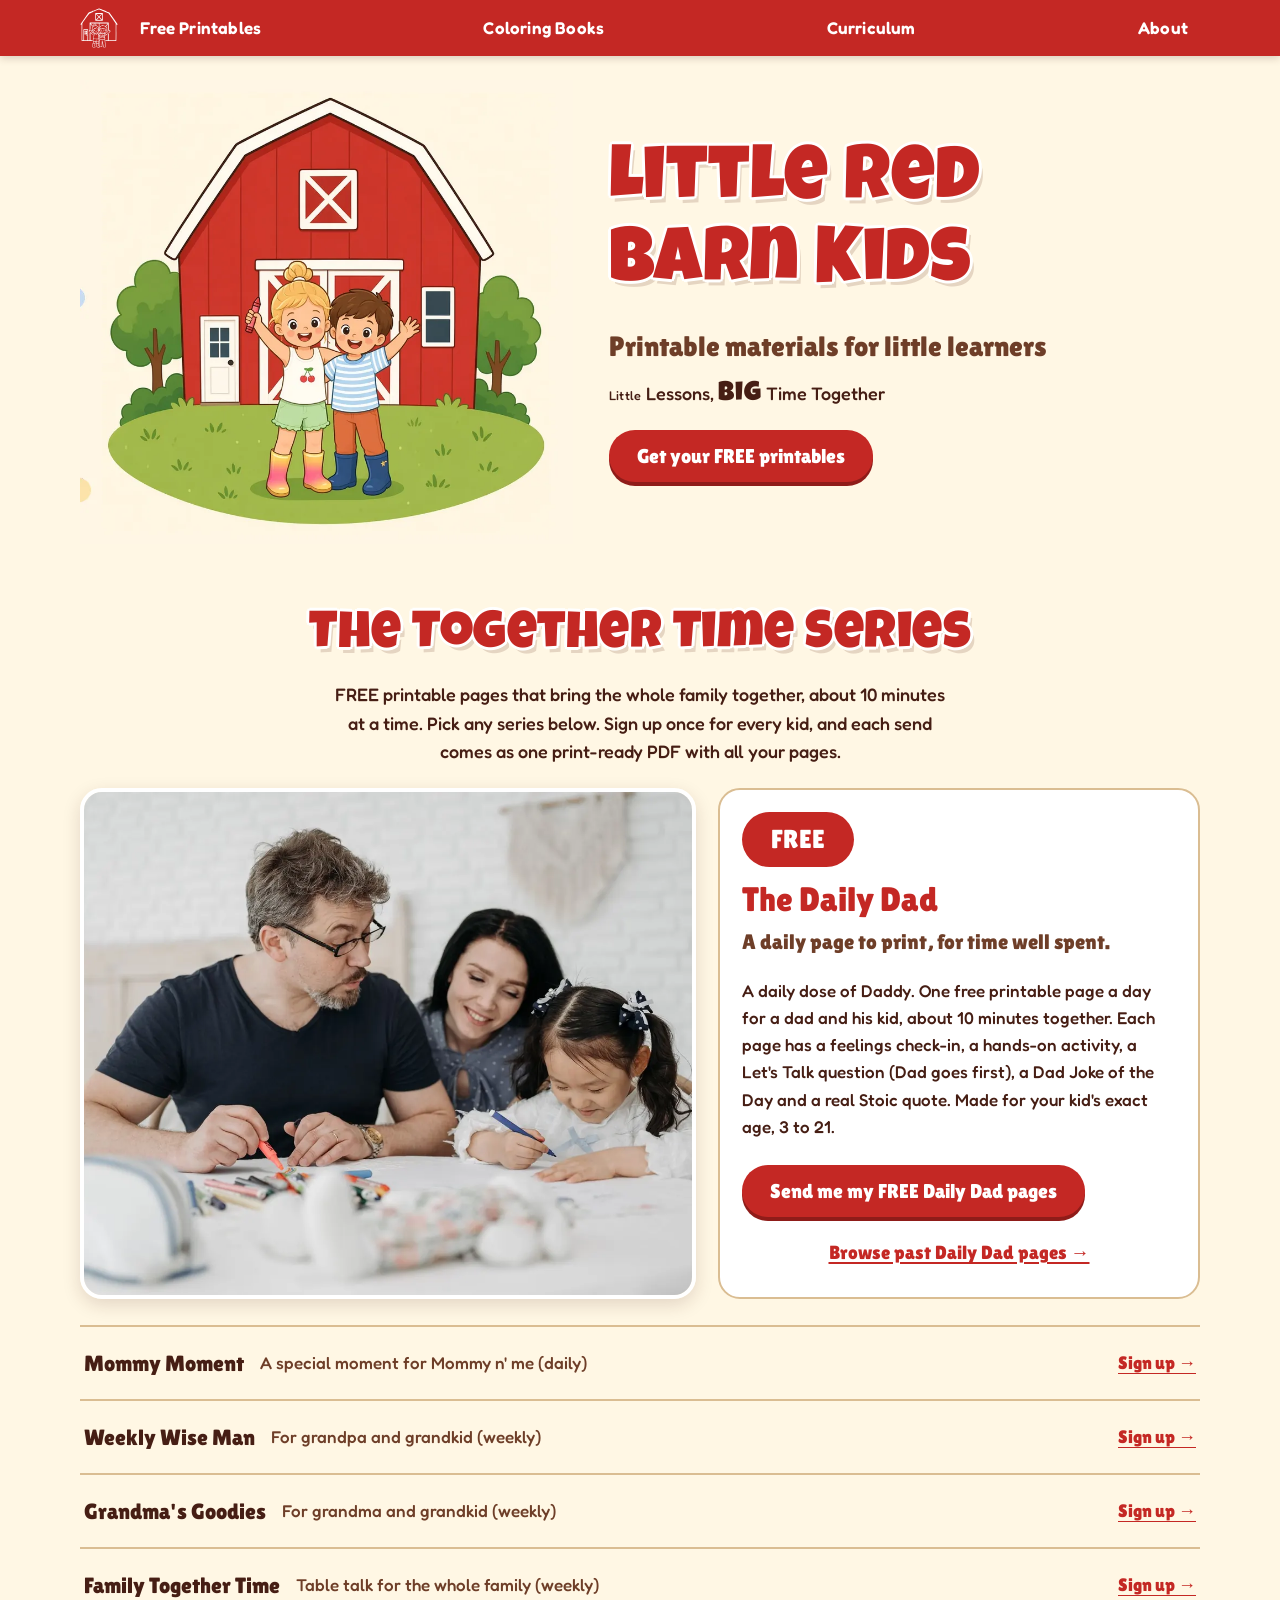
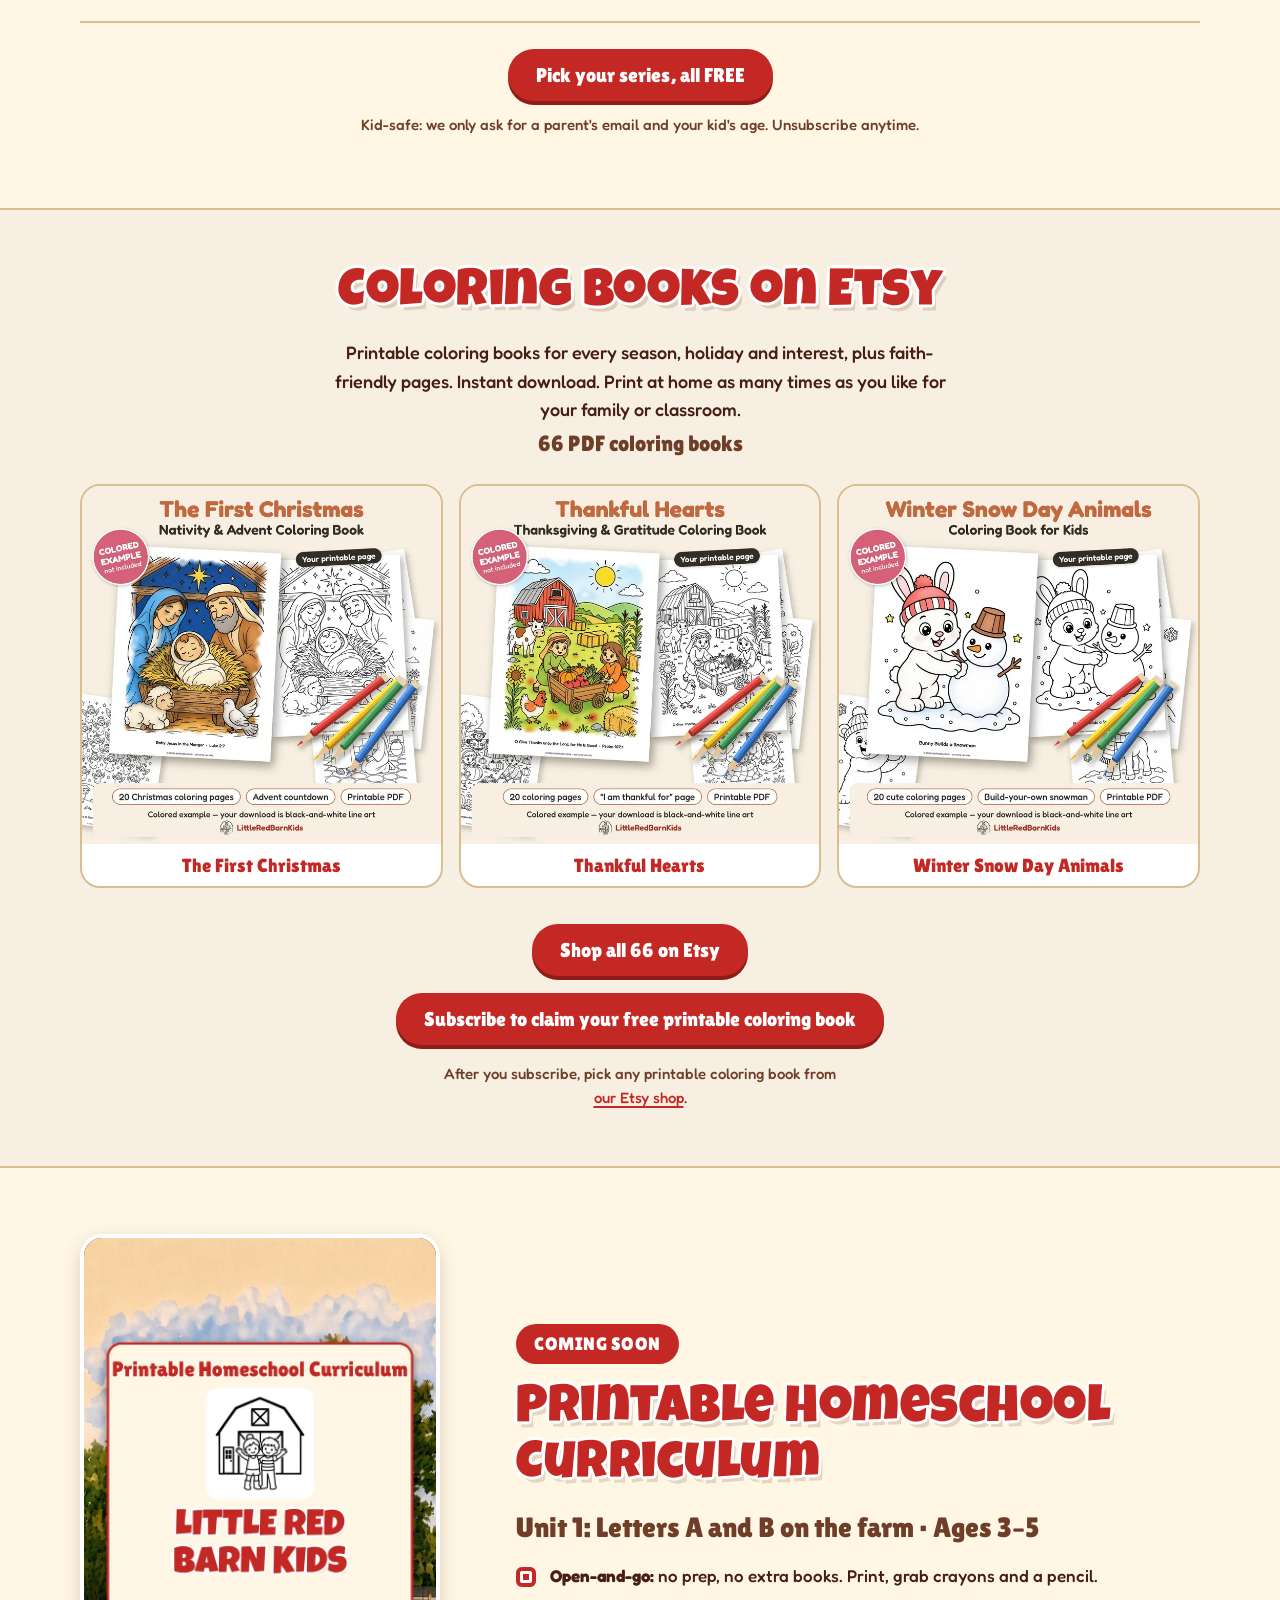
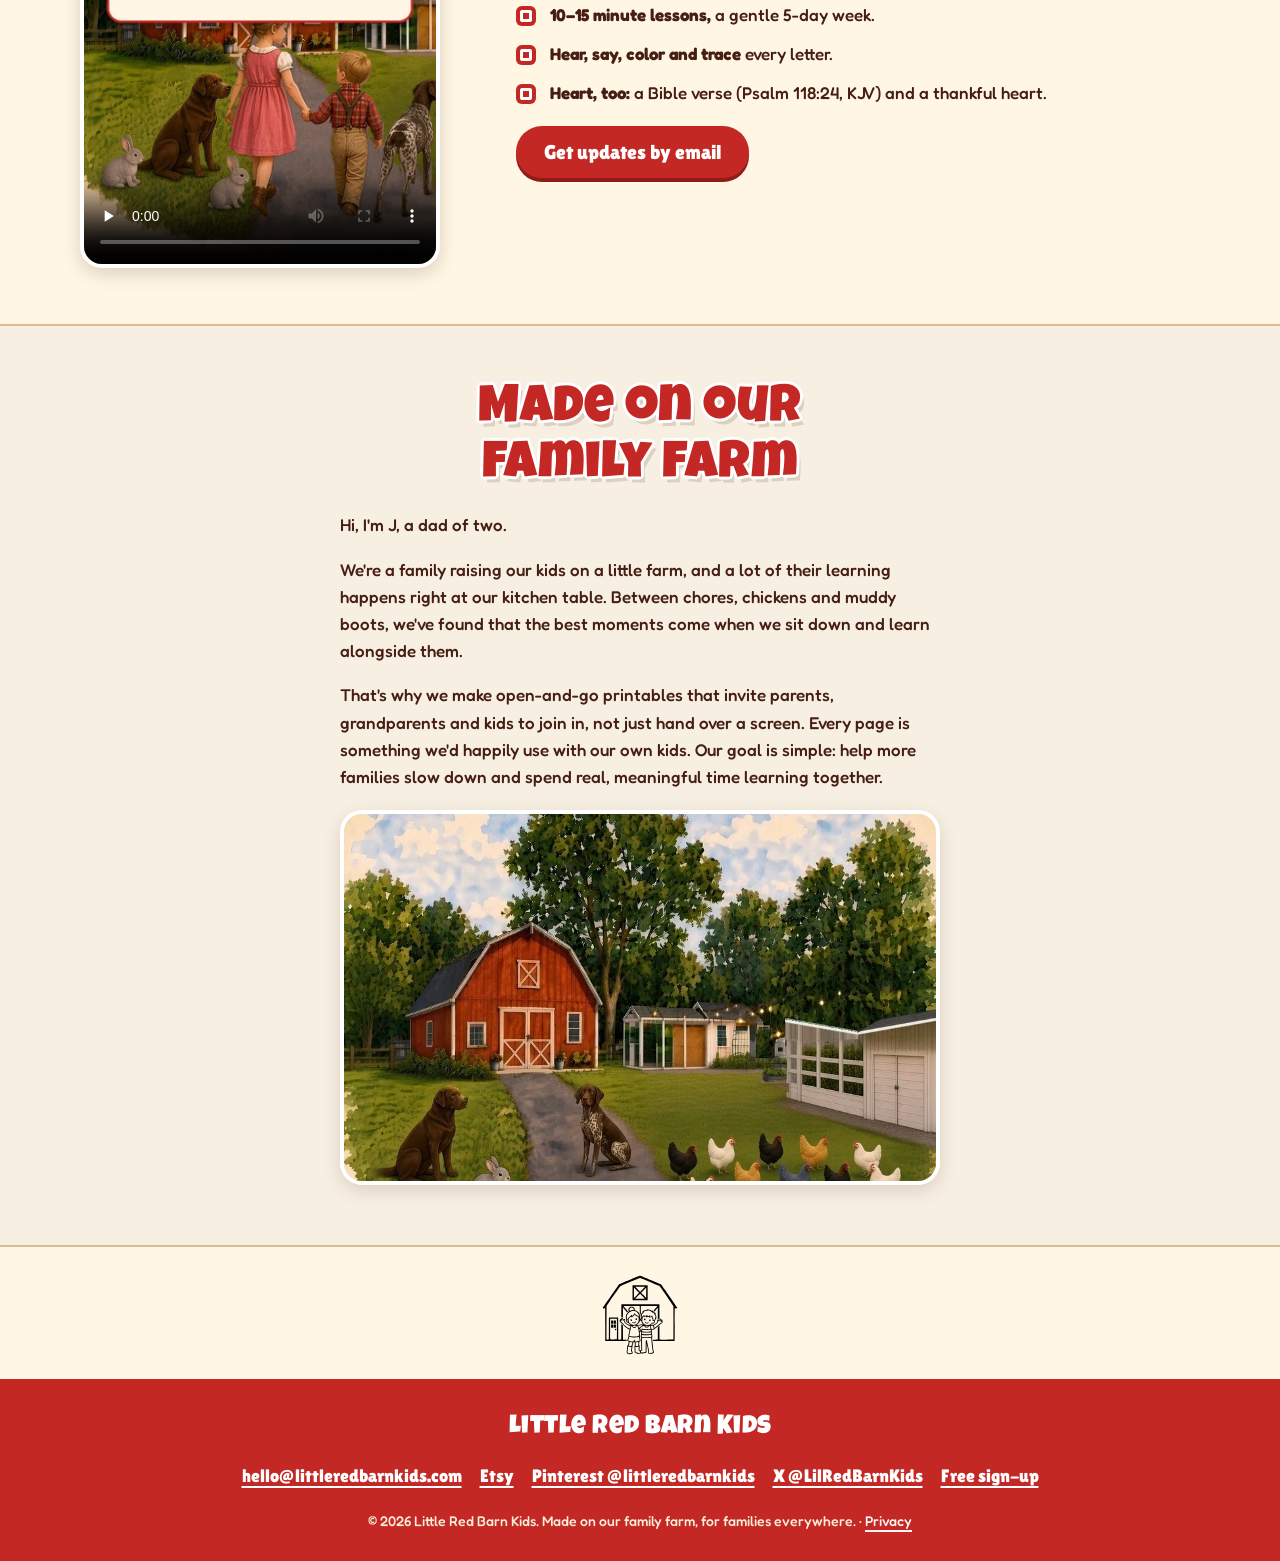
==== commit aa729e9f: "Home: remove duplicate red theme banner (theme line stays once in the header)" ====
--- a/index.html
+++ b/index.html
@@ -38,7 +38,6 @@
       <a class="btn" href="#free">Get your FREE printables</a>
     </div>
   </div>
-  <p class="tagbar lbt" aria-label="Little Lessons, Big Time Together"><span class="lbt-little">Little</span> Lessons,<br class="lbt-br"> <span class="lbt-big">Big</span> Time Together</p>
 </header>
 
 <main>
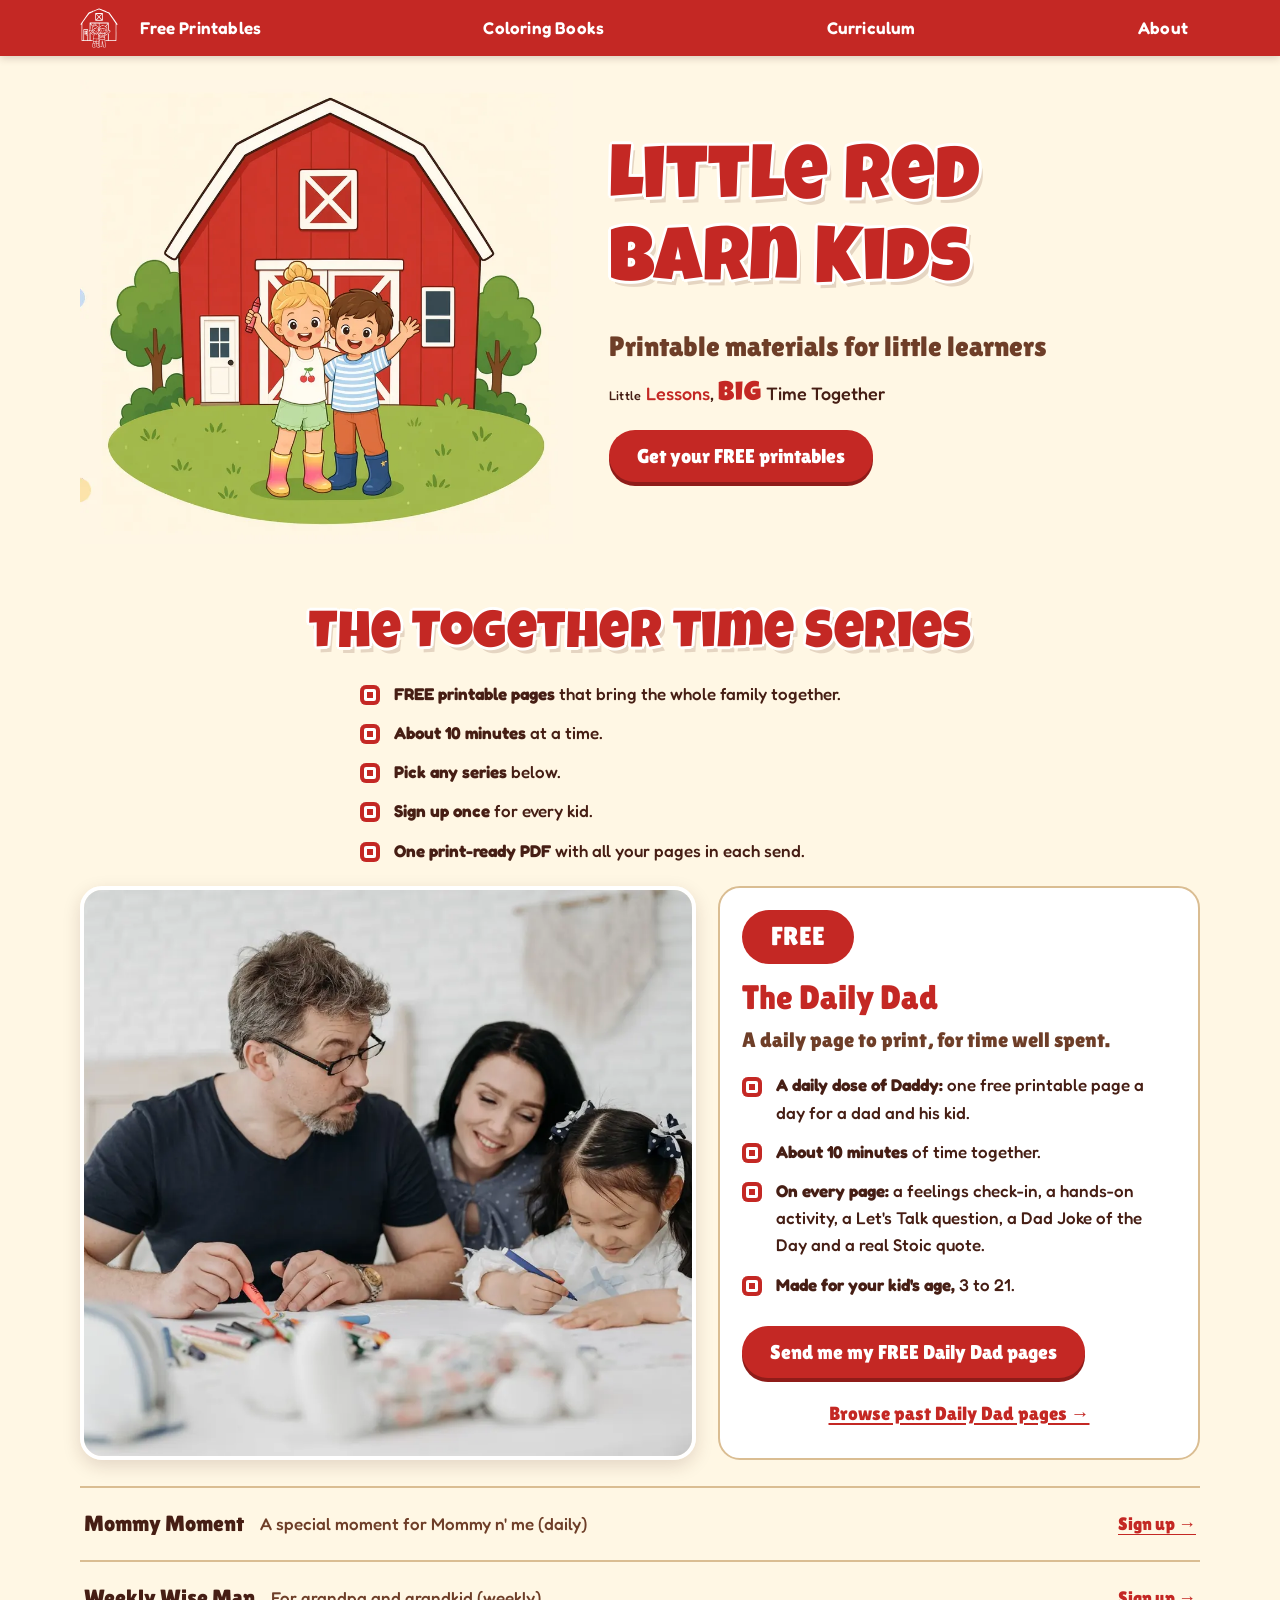
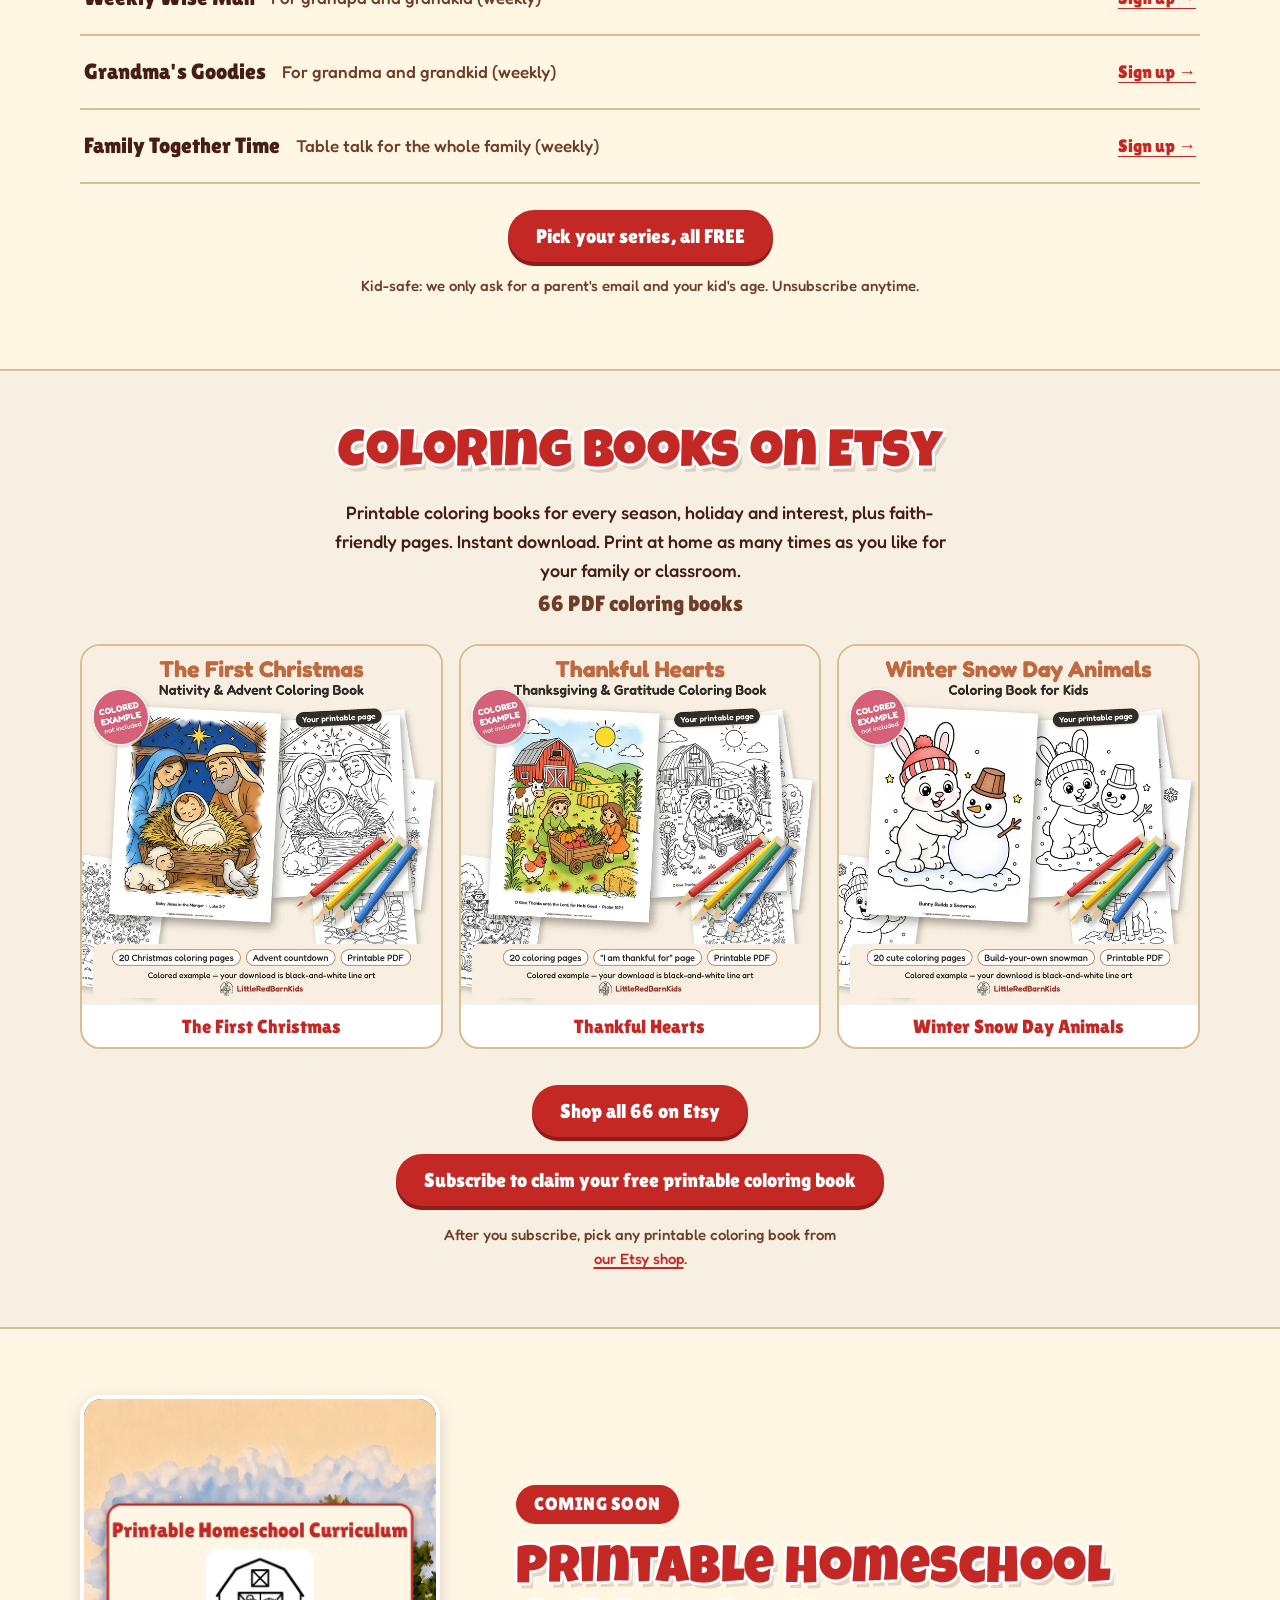
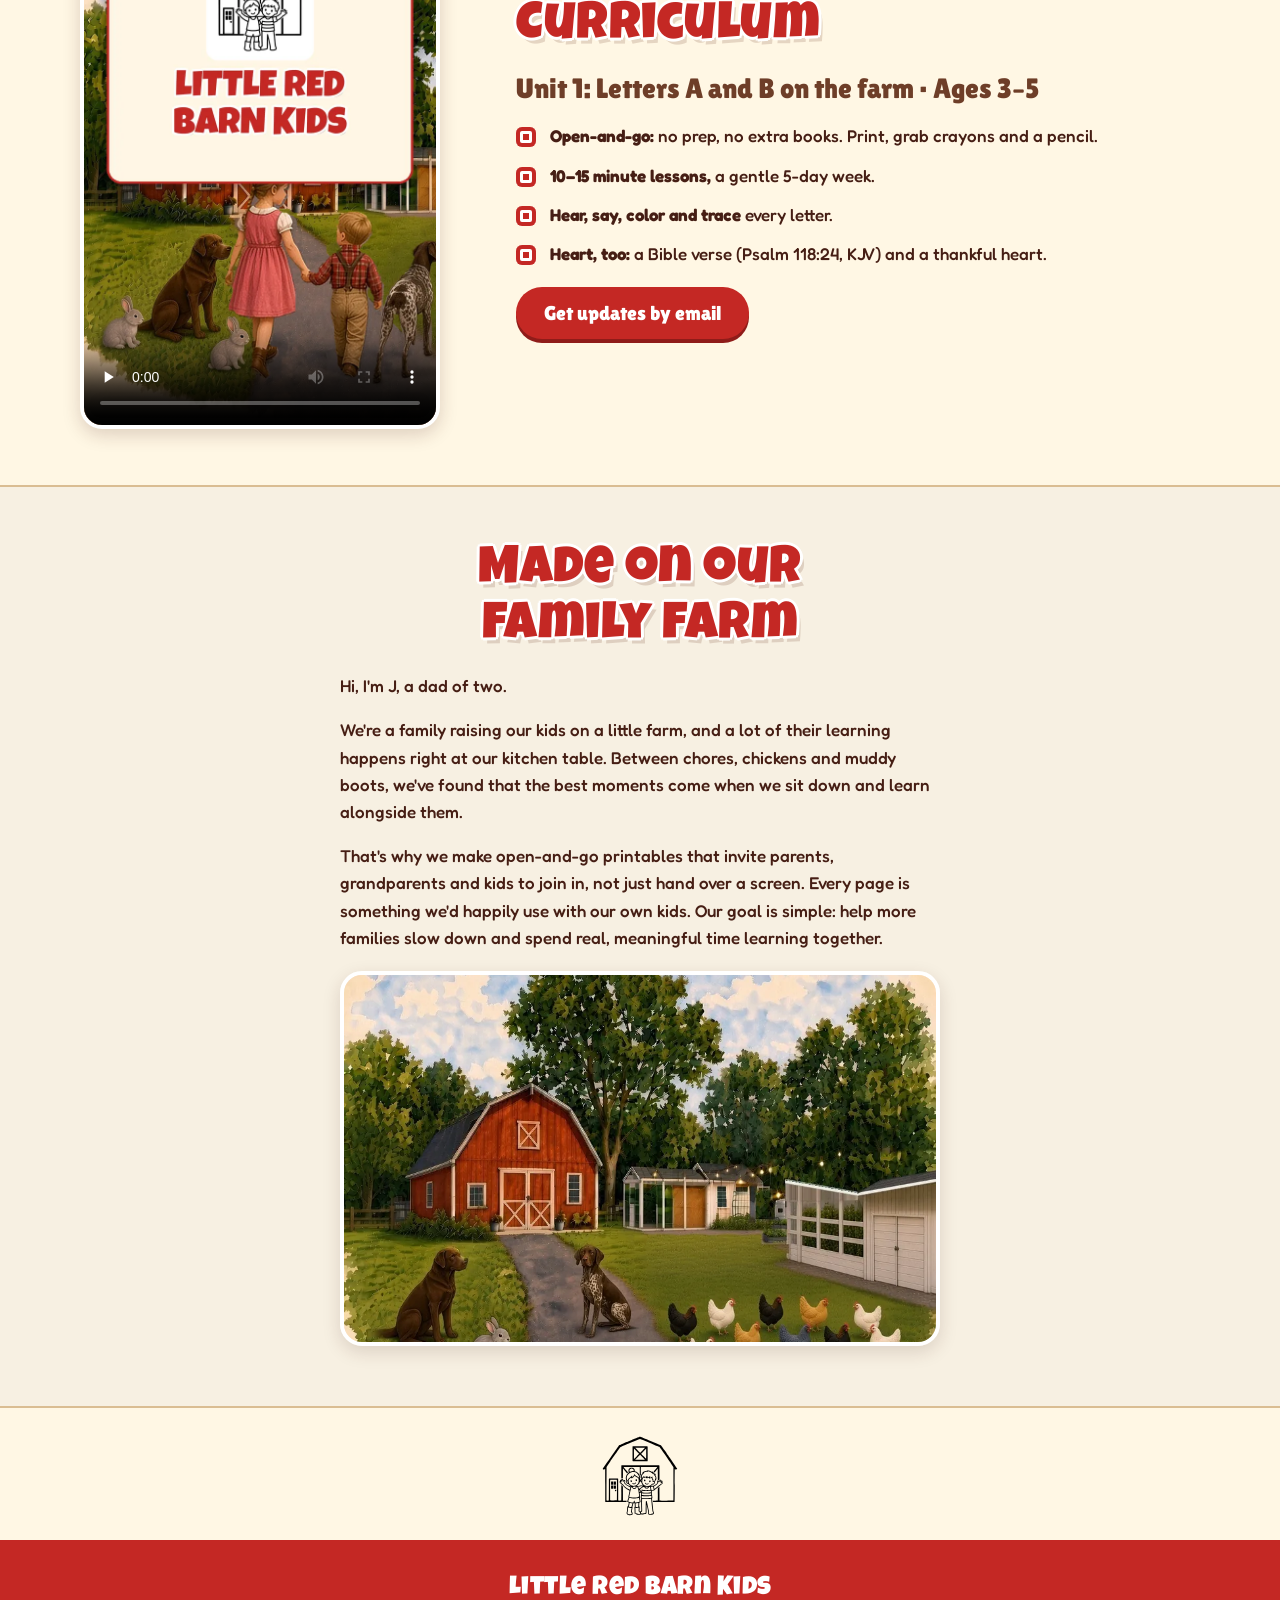
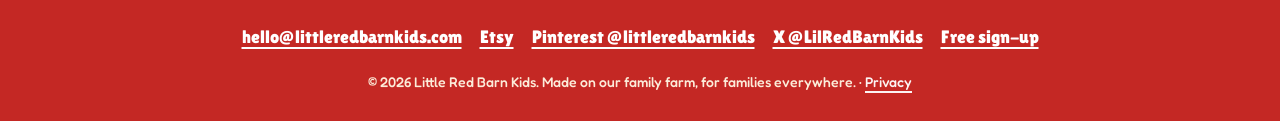
==== commit 937ccce8: "t647u: theme 'Lessons' and 'Big' accent color (red; warm cream on red banners); home Together Time a" ====
--- a/index.html
+++ b/index.html
@@ -34,7 +34,7 @@
         <h1>Little Red Barn Kids</h1>
       </div>
       <p class="sub">Printable materials for little learners</p>
-      <p class="promise lbt" aria-label="Little Lessons, Big Time Together"><span class="lbt-little">Little</span> Lessons,<br class="lbt-br"> <span class="lbt-big">Big</span> Time Together</p>
+      <p class="promise lbt" aria-label="Little Lessons, Big Time Together"><span class="lbt-little">Little</span> <span class="lbt-hi">Lessons</span>,<br class="lbt-br"> <span class="lbt-big lbt-hi">Big</span> Time Together</p>
       <a class="btn" href="#free">Get your FREE printables</a>
     </div>
   </div>
@@ -44,7 +44,13 @@
 <section id="free">
   <div class="wrap">
     <h2 class="center">The Together Time Series</h2>
-    <p class="lead center" style="margin:0 auto">FREE printable pages that bring the whole family together, about 10 minutes at a time. Pick any series below. Sign up once for every kid, and each send comes as one print-ready PDF with all your pages.</p>
+    <ul class="ticks tt-points">
+      <li><strong>FREE printable pages</strong> that bring the whole family together.</li>
+      <li><strong>About 10 minutes</strong> at a time.</li>
+      <li><strong>Pick any series</strong> below.</li>
+      <li><strong>Sign up once</strong> for every kid.</li>
+      <li><strong>One print-ready PDF</strong> with all your pages in each send.</li>
+    </ul>
 
     <div class="free-top">
       <div class="photo"><img src="assets/img/family_pexels_8205188.webp" width="1400" height="934" loading="lazy" alt="A dad, a mom and their young daughter coloring together at a table"></div>
@@ -52,7 +58,12 @@
         <span class="pill big">FREE</span>
         <h3 style="font-size:34px;margin-top:.4em">The Daily Dad</h3>
         <p class="tline">A daily page to print, for time well spent.</p>
-        <p>A daily dose of Daddy. One free printable page a day for a dad and his kid, about 10 minutes together. Each page has a feelings check-in, a hands-on activity, a Let's Talk question (Dad goes first), a Dad Joke of the Day and a real Stoic quote. Made for your kid's exact age, 3 to 21.</p>
+        <ul class="ticks">
+          <li><strong>A daily dose of Daddy:</strong> one free printable page a day for a dad and his kid.</li>
+          <li><strong>About 10 minutes</strong> of time together.</li>
+          <li><strong>On every page:</strong> a feelings check-in, a hands-on activity, a Let's Talk question, a Dad Joke of the Day and a real Stoic quote.</li>
+          <li><strong>Made for your kid's age,</strong> 3 to 21.</li>
+        </ul>
         <a class="btn" href="dailydad/">Send me my FREE Daily Dad pages</a>
         <p class="arch-link"><a href="dailydad-archive/">Browse past Daily Dad pages &rarr;</a></p>
       </div>
--- a/assets/style.css
+++ b/assets/style.css
@@ -236,3 +236,7 @@
 @media(max-width:599px){.lbt .lbt-little{font-size:.8em}}
 .etsy-cta{margin-top:12px}
 .etsy-note{margin:10px auto 0;max-width:46ch}
+/* t647u: theme accent words + home bullets */
+.lbt .lbt-hi{color:var(--red)}
+.tagbar.lbt .lbt-hi{color:#FFE3A3}
+.tt-points{max-width:560px;margin:14px auto 0;text-align:left}
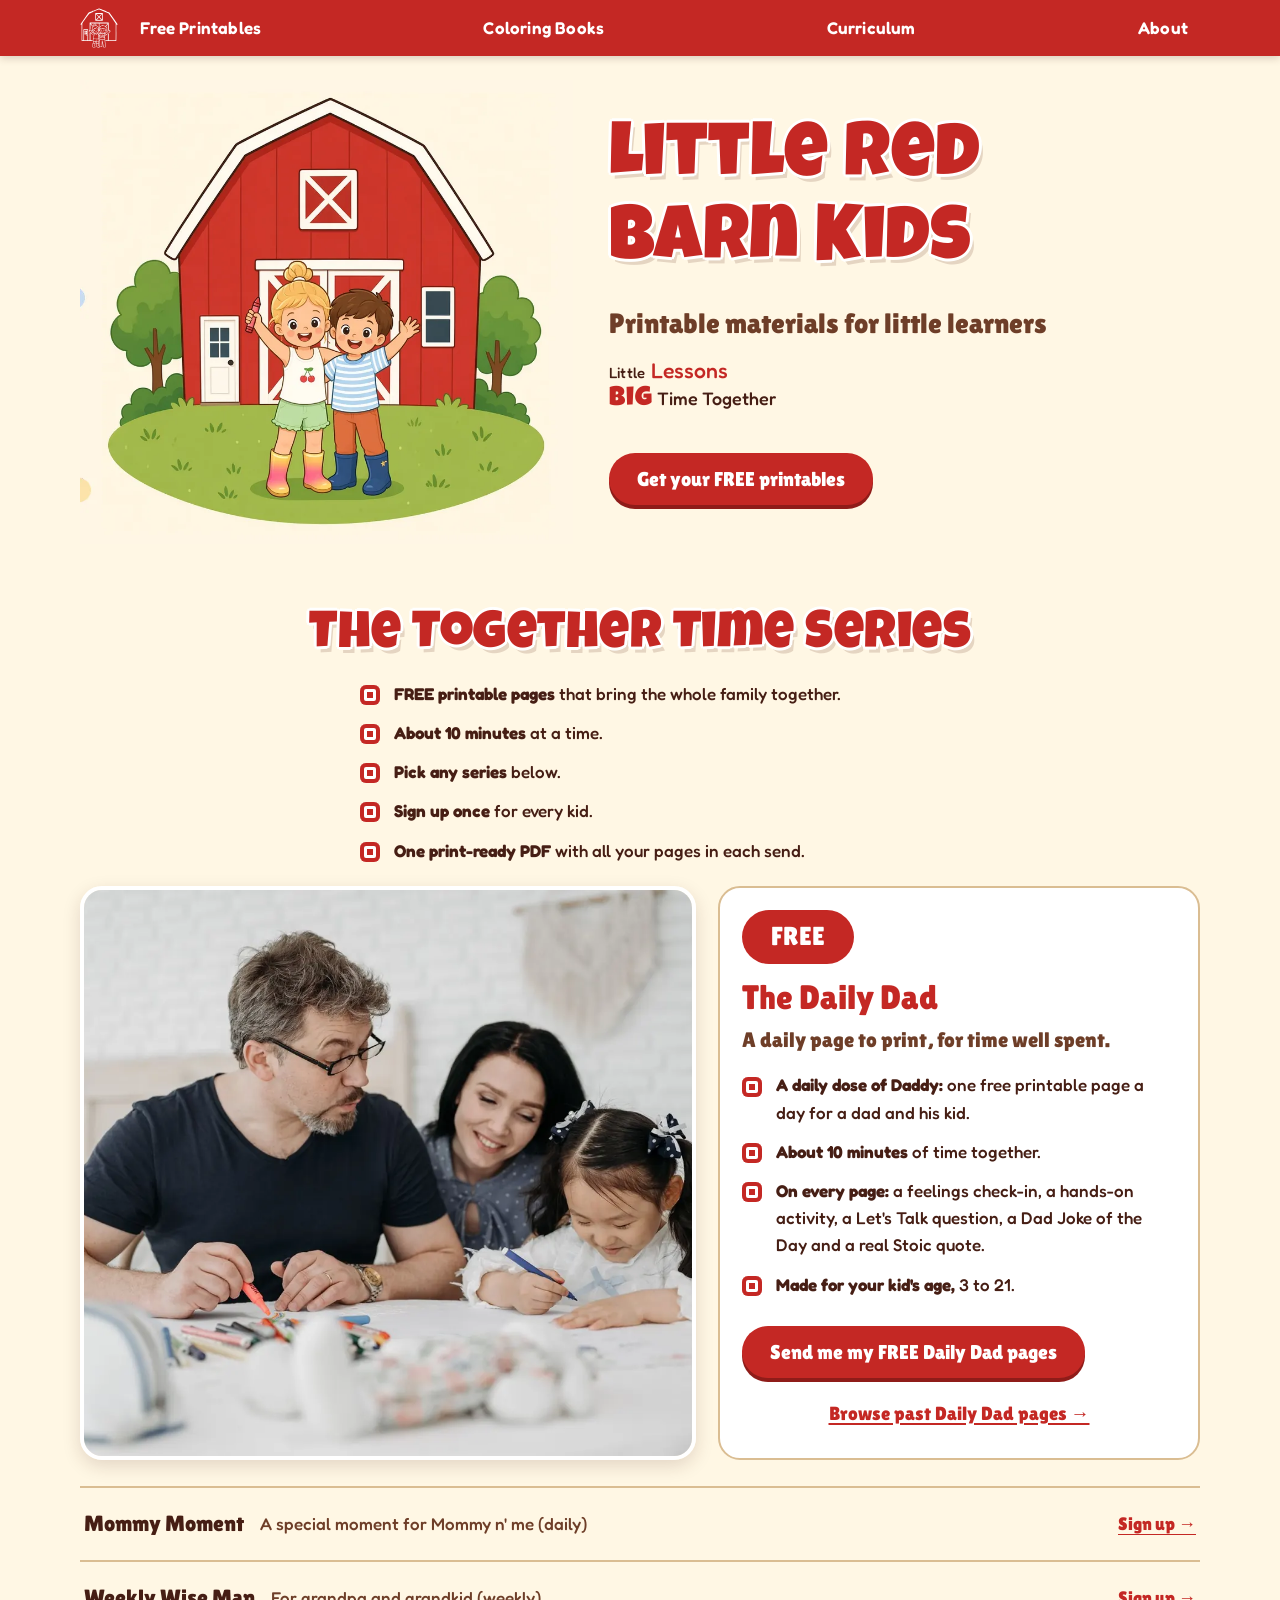
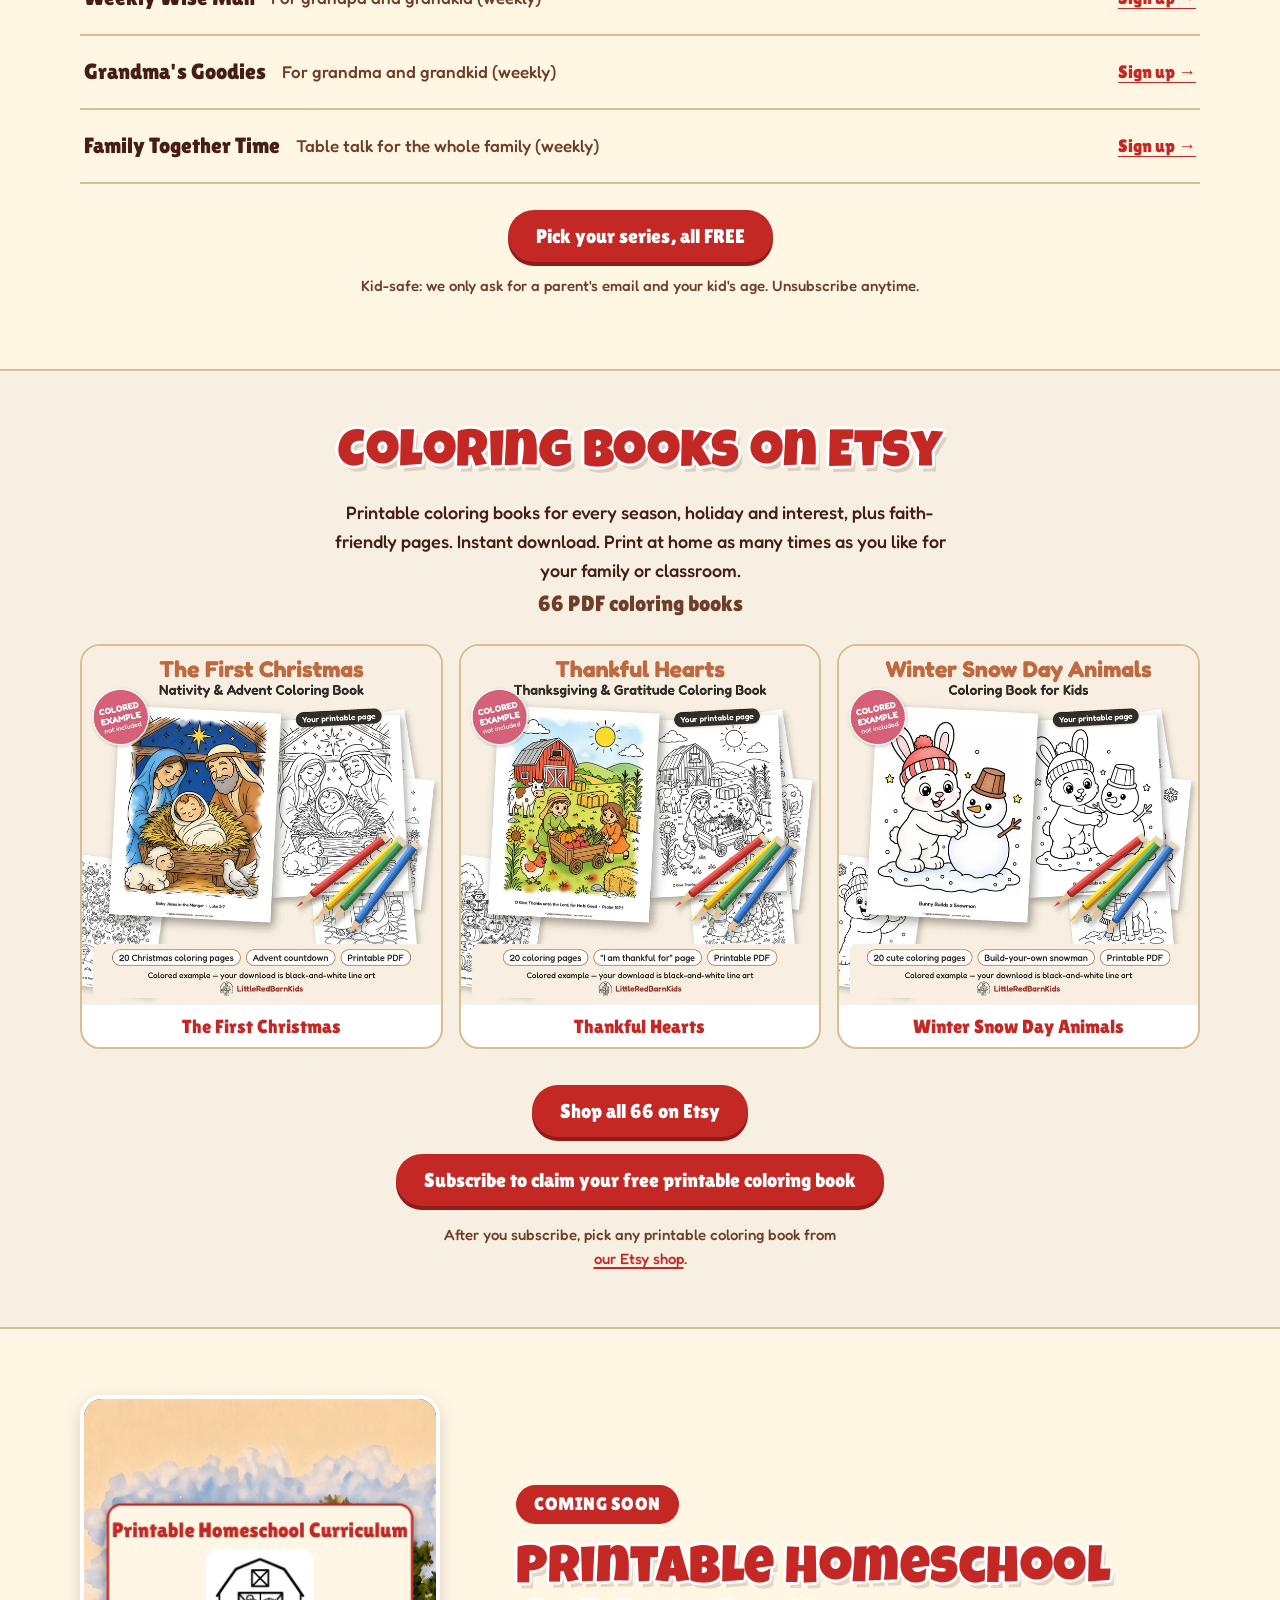
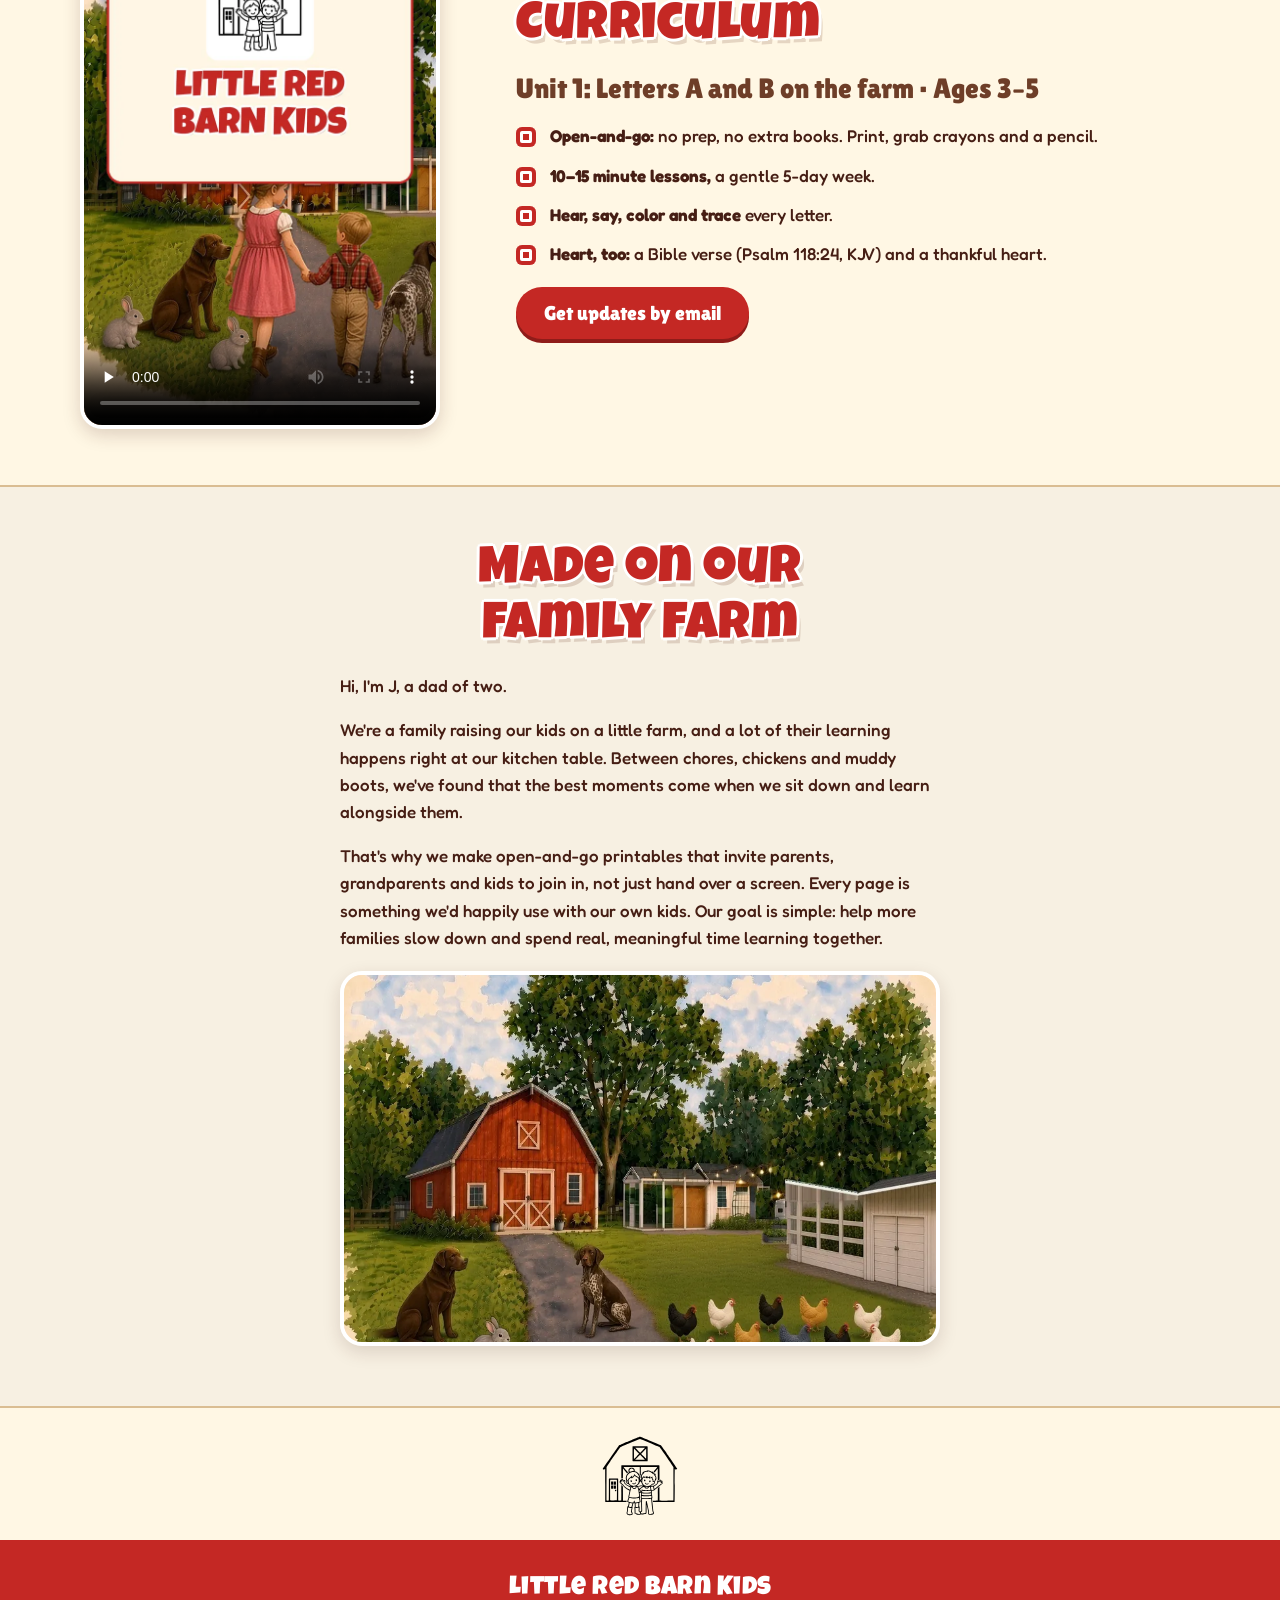
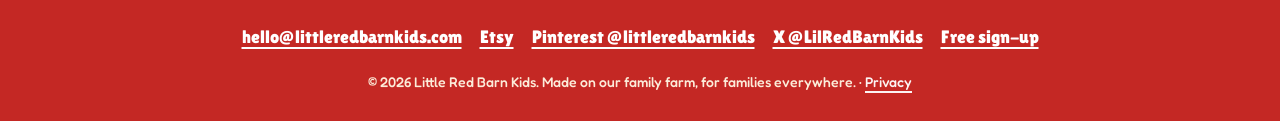
==== commit e51dea84: "t655u: one clean button hover; home headline stacked (no comma), 'Little Lessons' +18%; hero button " ====
--- a/index.html
+++ b/index.html
@@ -34,7 +34,7 @@
         <h1>Little Red Barn Kids</h1>
       </div>
       <p class="sub">Printable materials for little learners</p>
-      <p class="promise lbt" aria-label="Little Lessons, Big Time Together"><span class="lbt-little">Little</span> <span class="lbt-hi">Lessons</span>,<br class="lbt-br"> <span class="lbt-big lbt-hi">Big</span> Time Together</p>
+      <p class="promise lbt lbt-stack" aria-label="Little Lessons, Big Time Together"><span class="lbt-l1"><span class="lbt-little">Little</span> <span class="lbt-hi">Lessons</span></span><span class="lbt-l2"><span class="lbt-big lbt-hi">Big</span> Time Together</span></p>
       <a class="btn" href="#free">Get your FREE printables</a>
     </div>
   </div>
--- a/assets/style.css
+++ b/assets/style.css
@@ -240,3 +240,13 @@
 .lbt .lbt-hi{color:var(--red)}
 .tagbar.lbt .lbt-hi{color:#FFE3A3}
 .tt-points{max-width:560px;margin:14px auto 0;text-align:left}
+/* t655u: one clean hover for all buttons (same as hero button) */
+.btn{transition:transform .15s ease,box-shadow .15s ease,background-color .15s ease}
+.btn:hover{filter:none;transform:translateY(-2px);background:#B32420;box-shadow:0 6px 0 #8f1c19;color:#fff;text-decoration:none}
+.btn:active{transform:translateY(2px);box-shadow:0 2px 0 #8f1c19}
+/* t655u: home headline stacked, no comma */
+.lbt-stack .lbt-l1,.lbt-stack .lbt-l2{display:block}
+.lbt-stack .lbt-l1{font-size:1.18em;line-height:1.2}
+.lbt-stack .lbt-l2{line-height:1.15;margin-top:2px}
+.hero-text .promise.lbt-stack{margin-bottom:0}
+.hero-text .promise.lbt-stack + .btn{margin-top:40px}
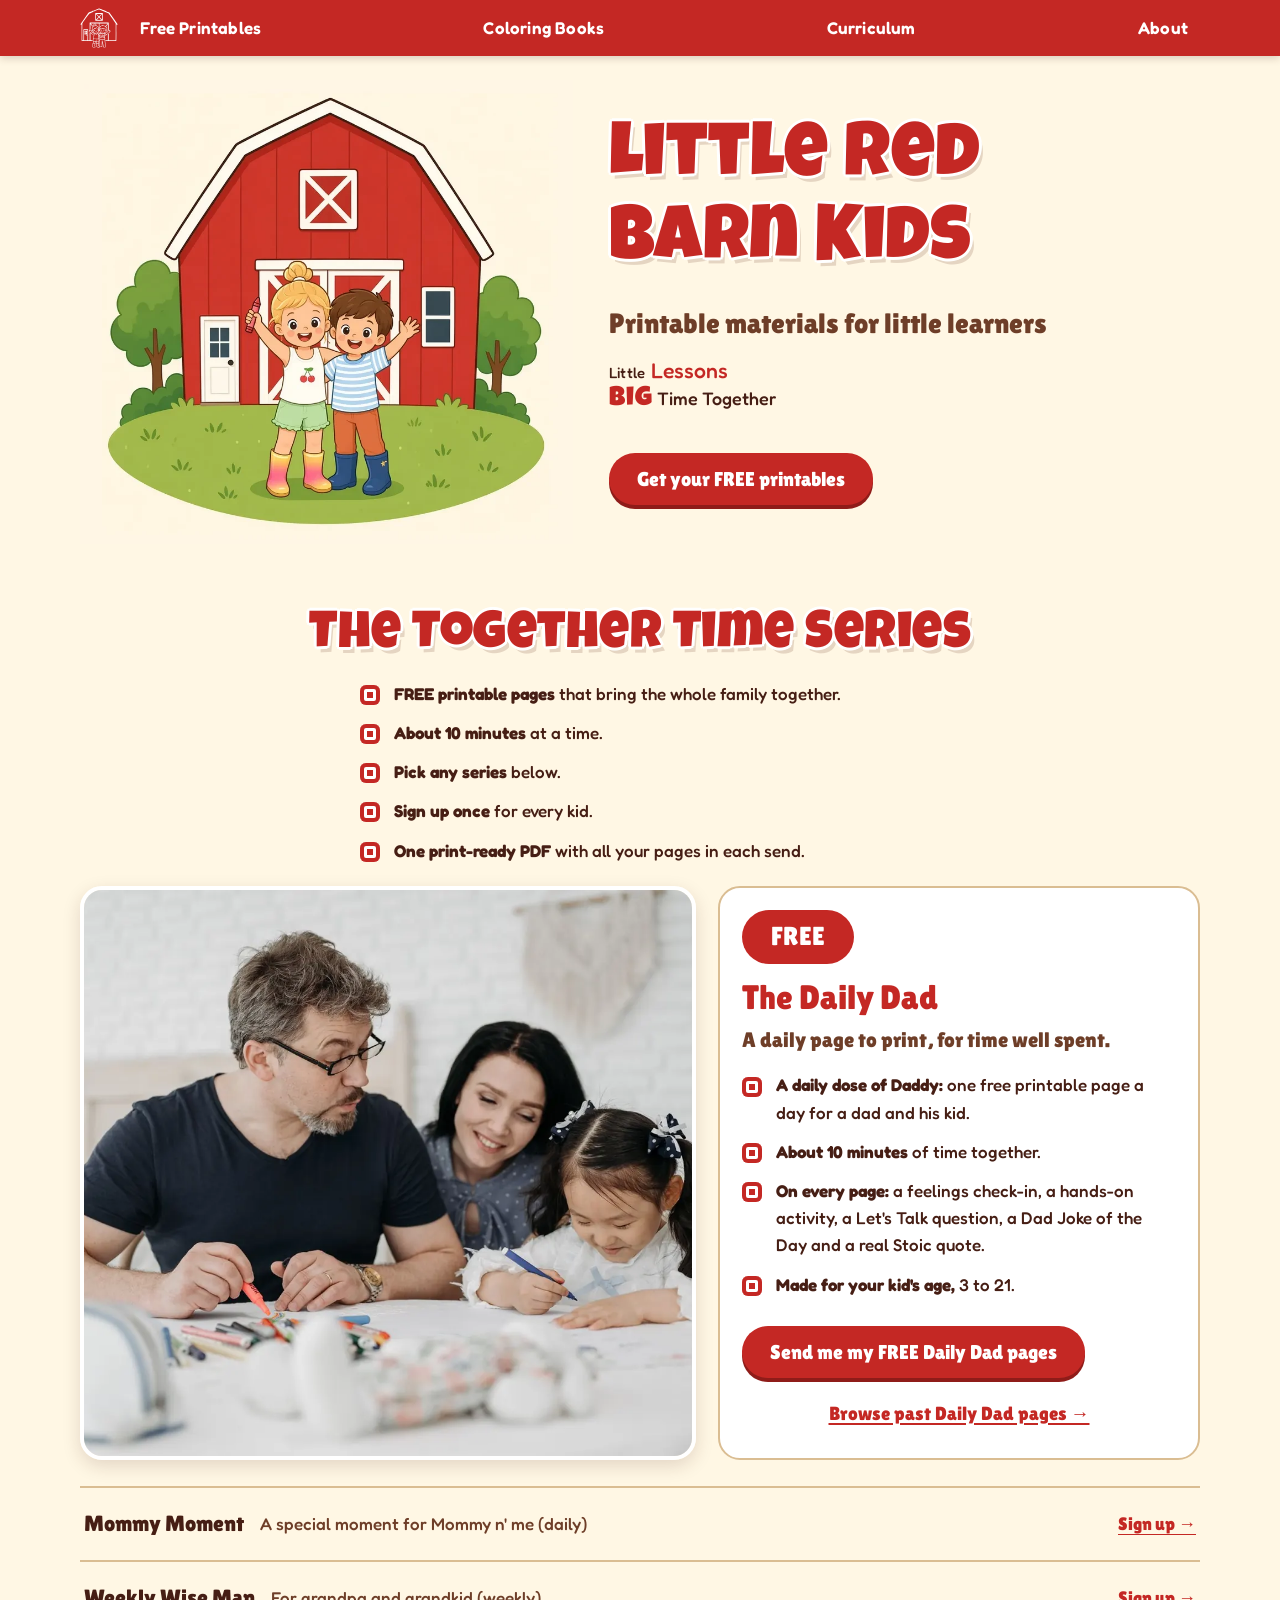
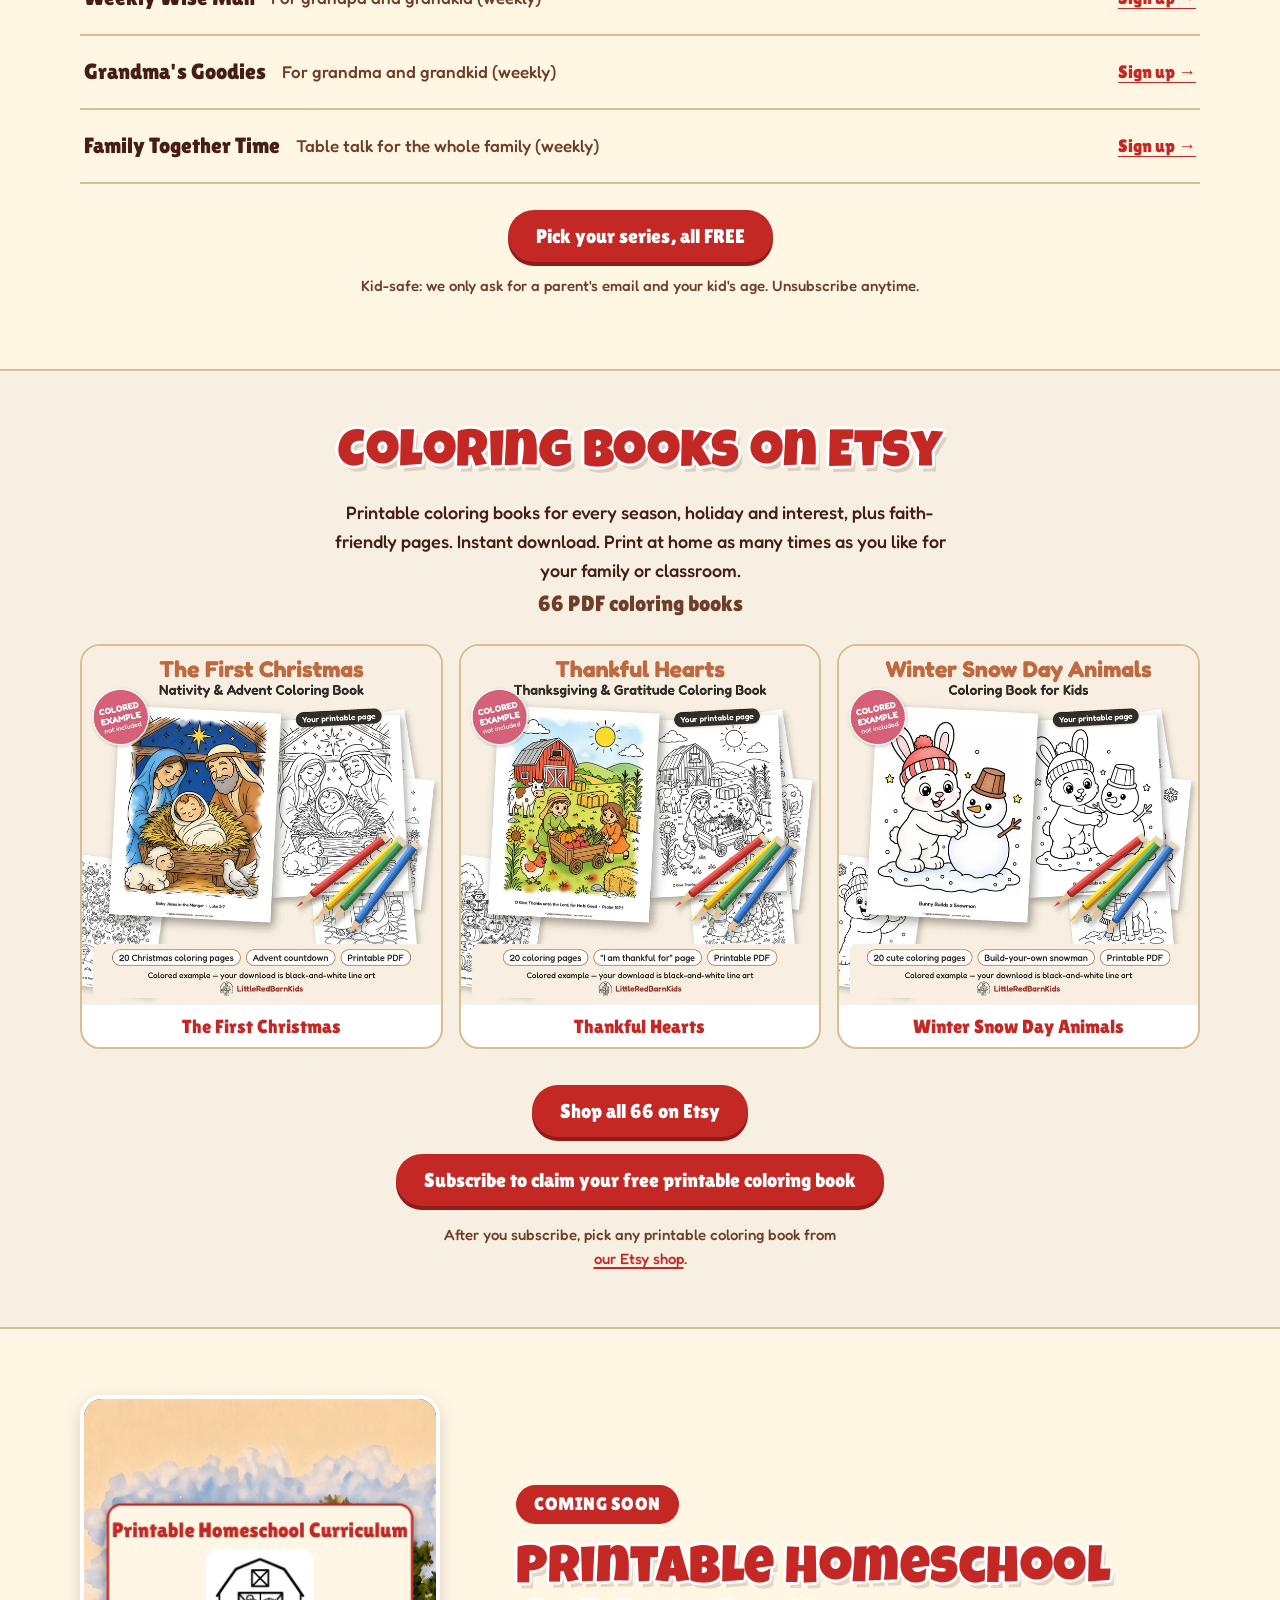
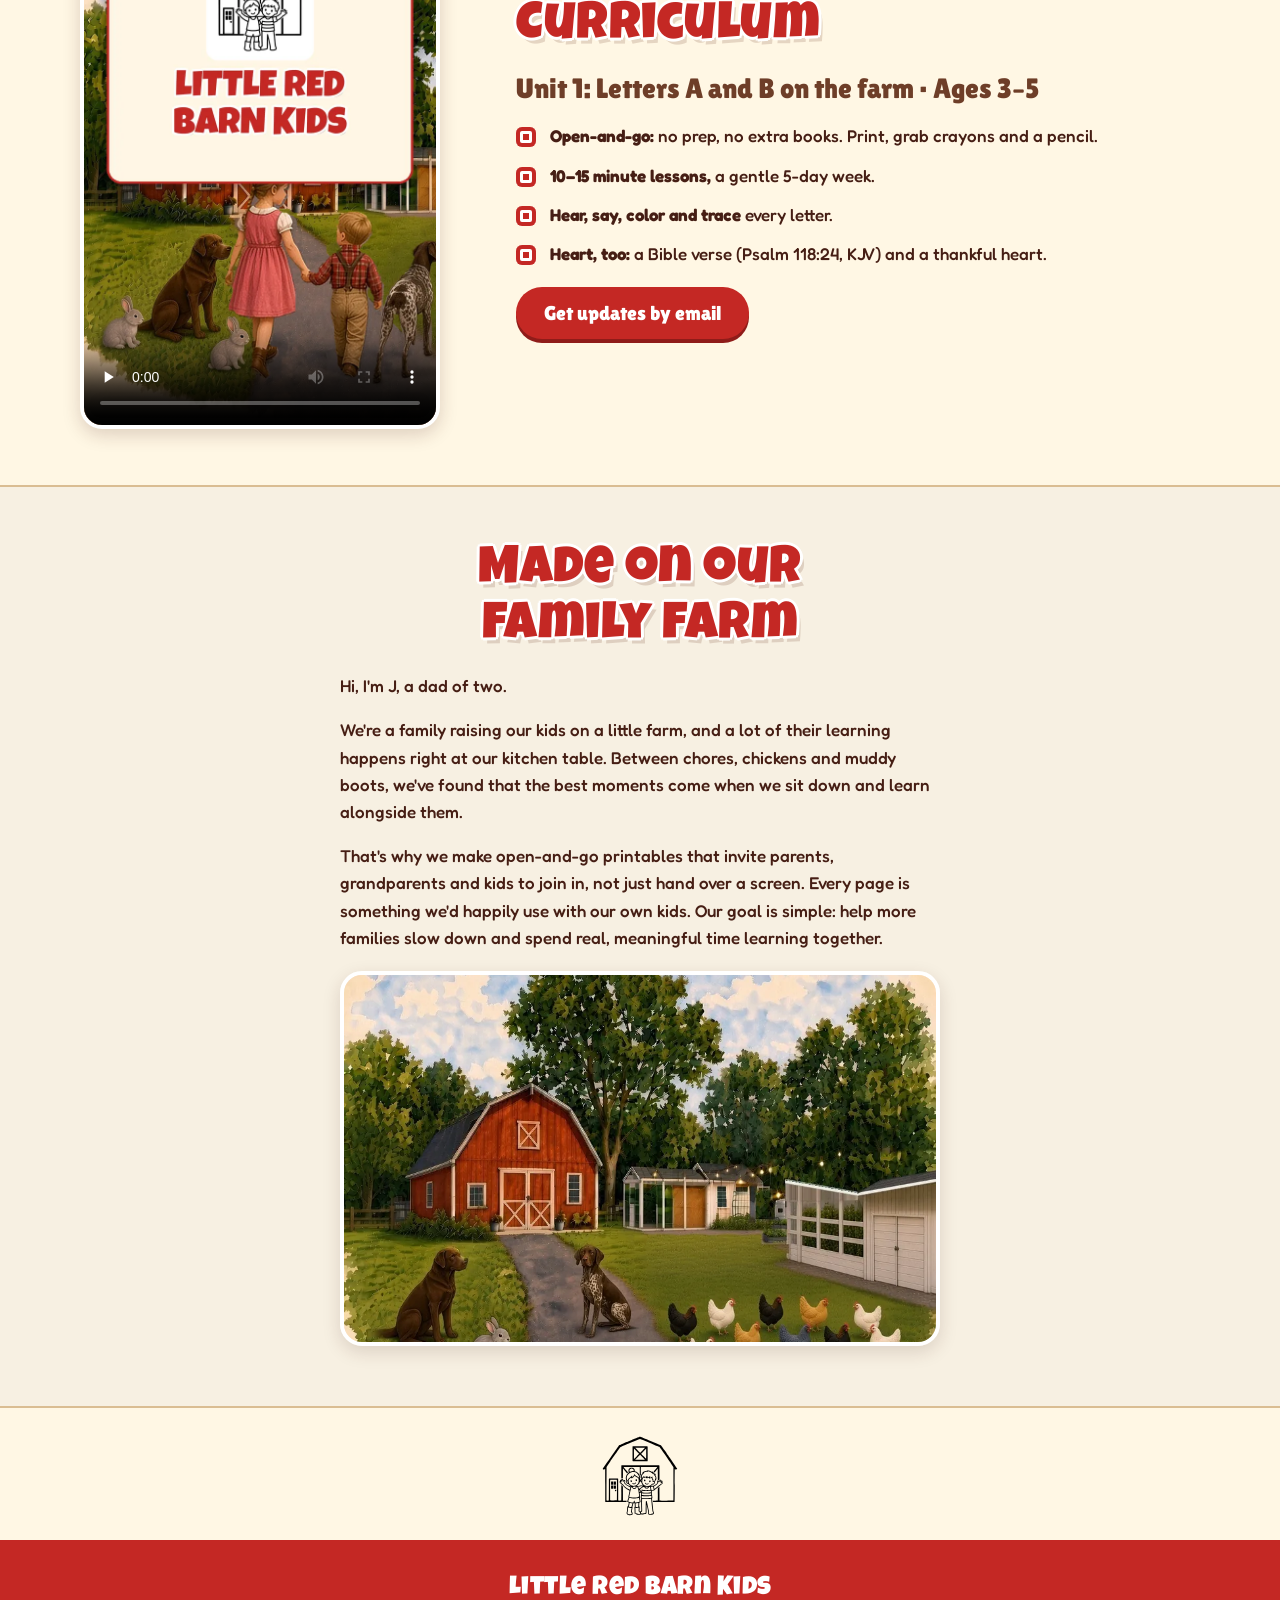
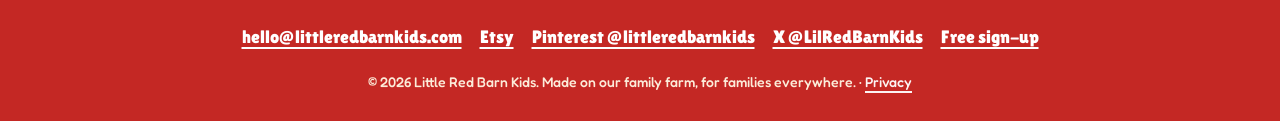
==== commit 12bd2095: "t657u: hero barn art without edge dots (?v=2 on home hero)" ====
--- a/index.html
+++ b/index.html
@@ -28,7 +28,7 @@
 
 <header class="hero">
   <div class="wrap">
-    <img class="hero-art" src="assets/img/hero_barn_kids_art.webp" width="892" height="840" alt="Painted red barn with a smiling girl and boy waving in front of it" fetchpriority="high">
+    <img class="hero-art" src="assets/img/hero_barn_kids_art.webp?v=2" width="892" height="840" alt="Painted red barn with a smiling girl and boy waving in front of it" fetchpriority="high">
     <div class="hero-text">
       <div class="brand">
         <h1>Little Red Barn Kids</h1>
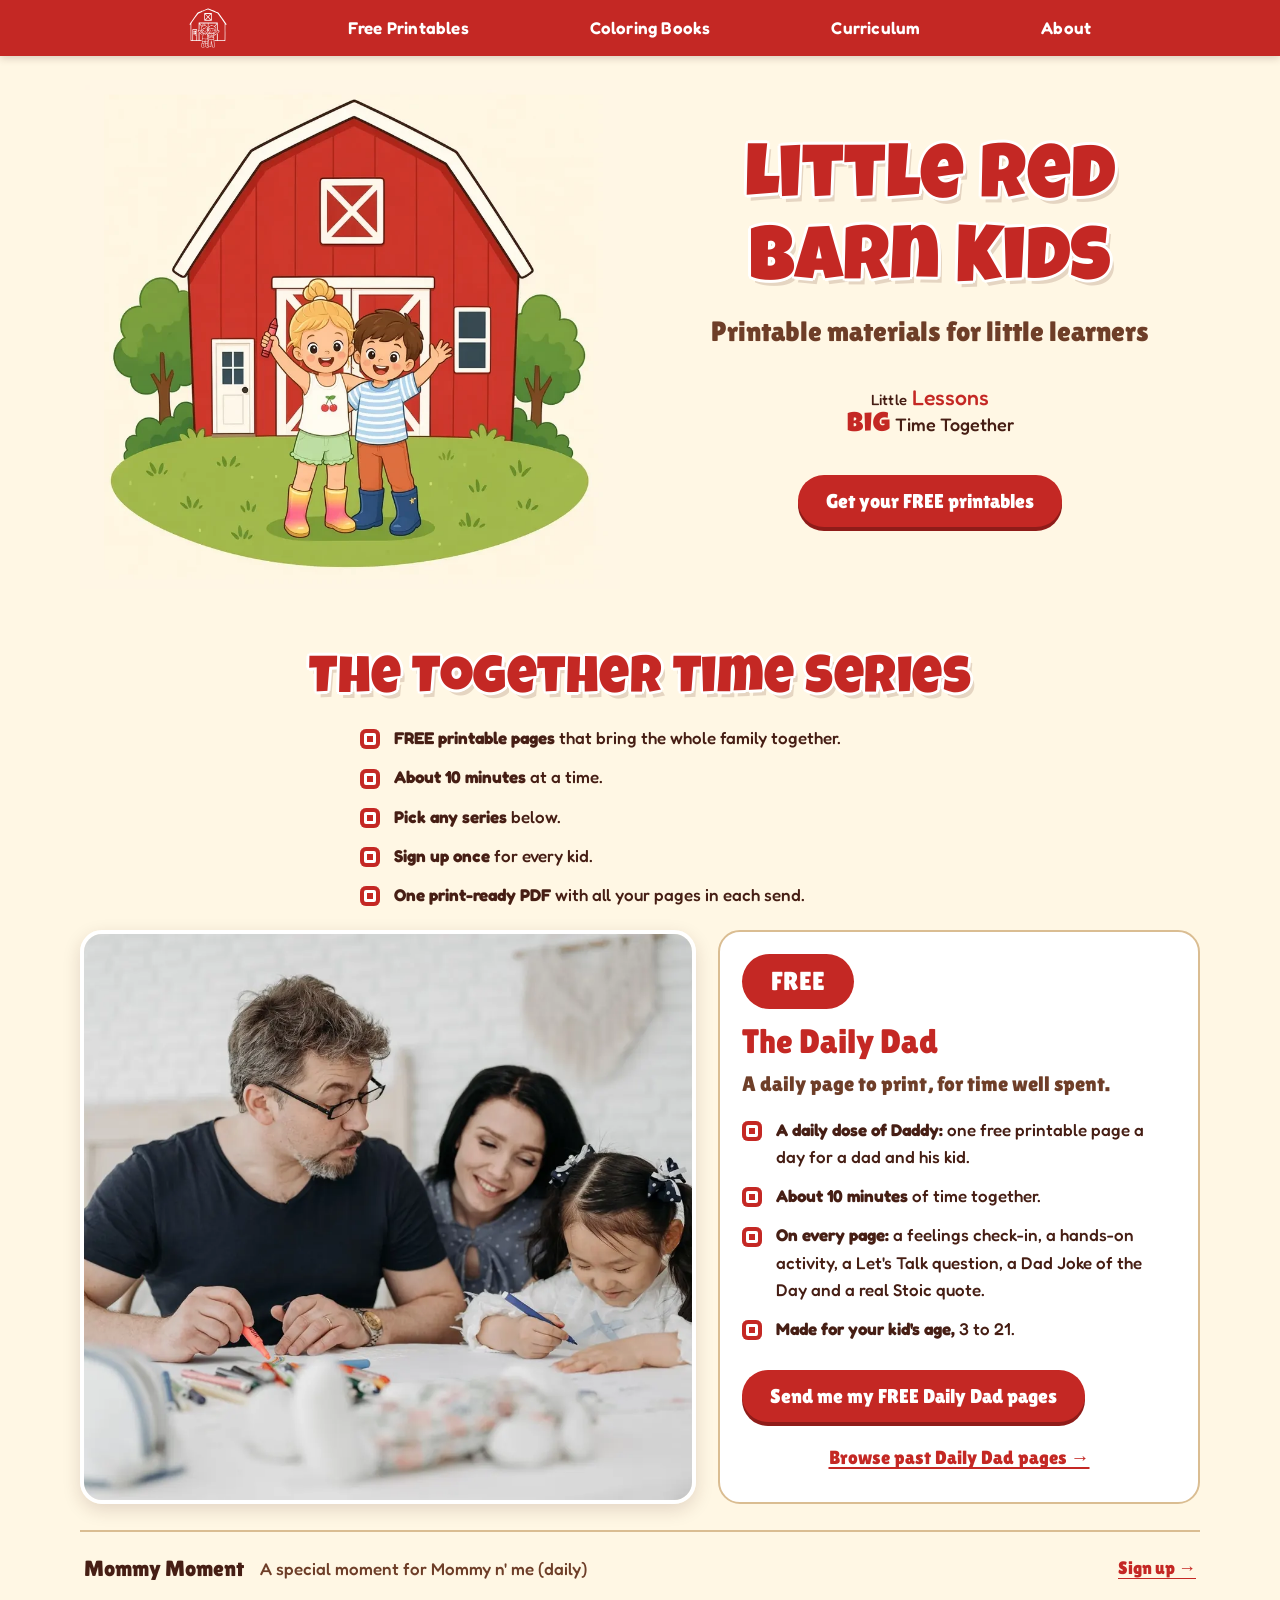
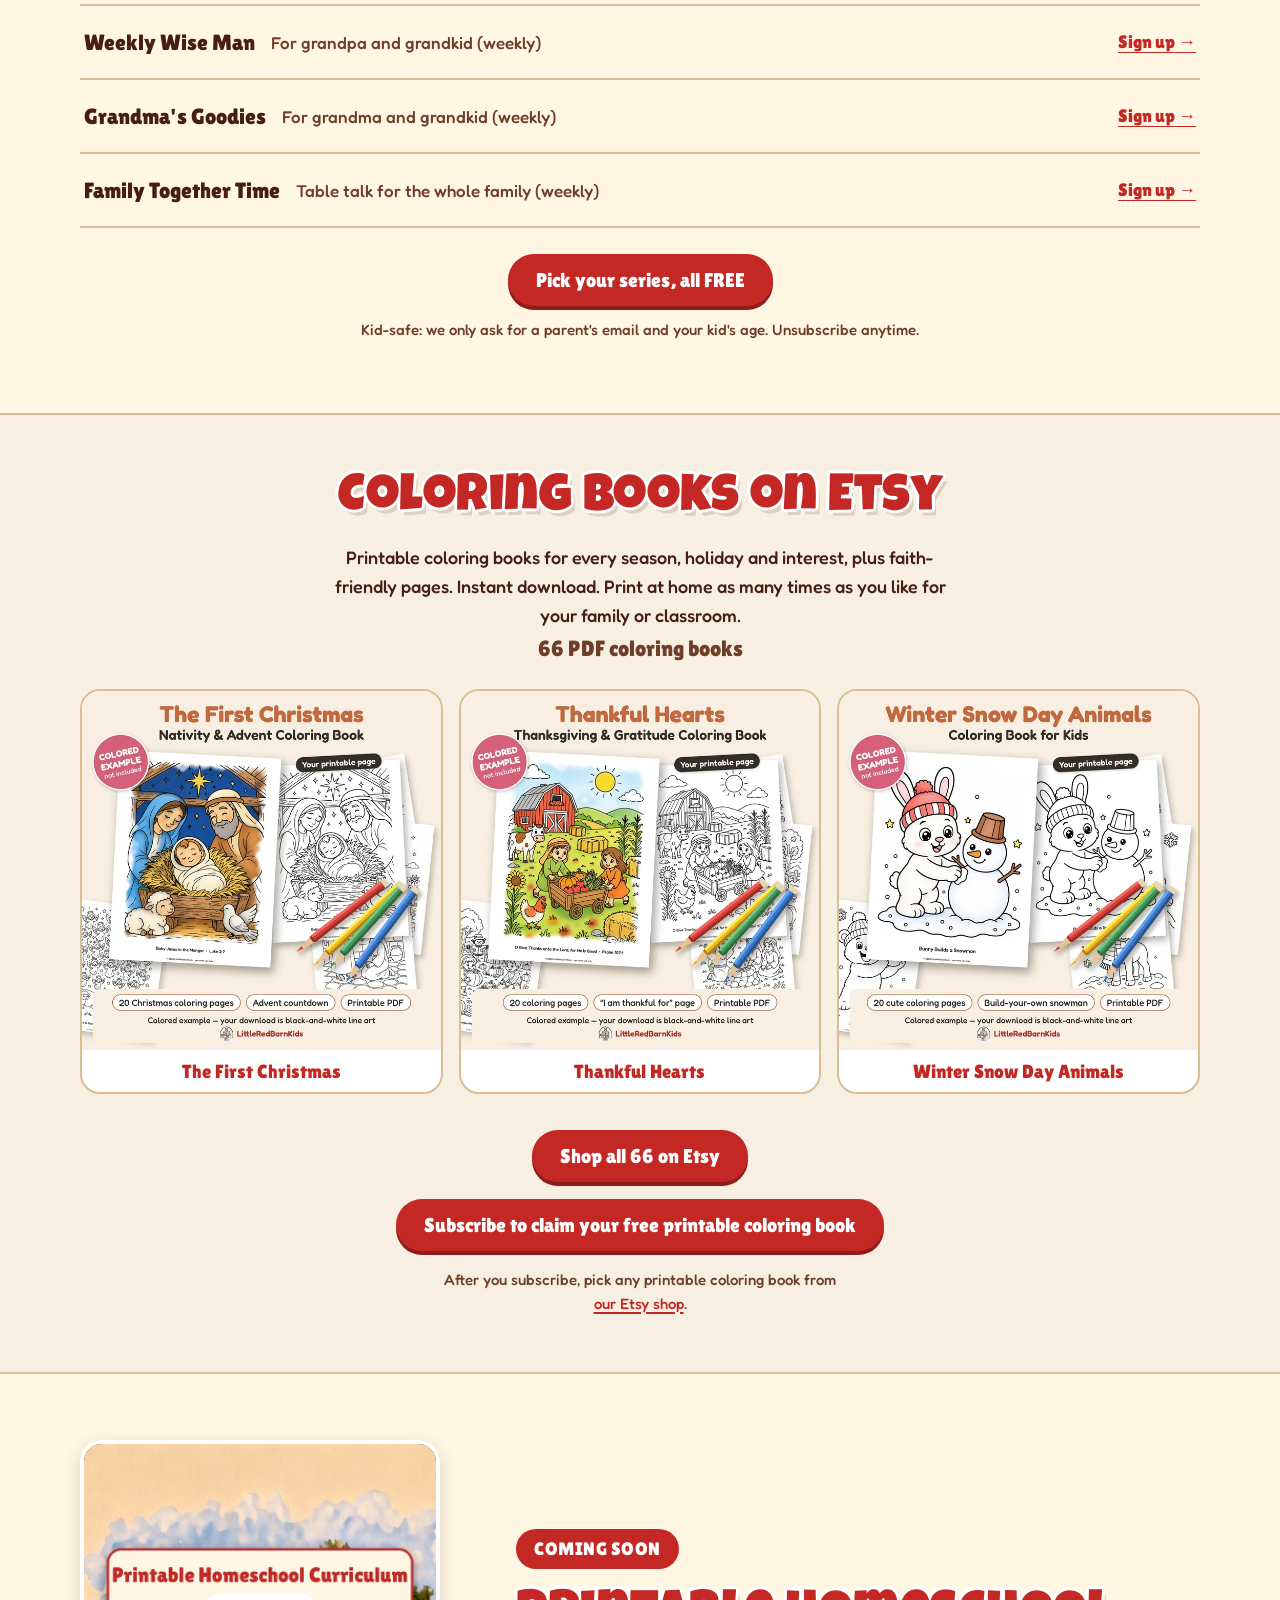
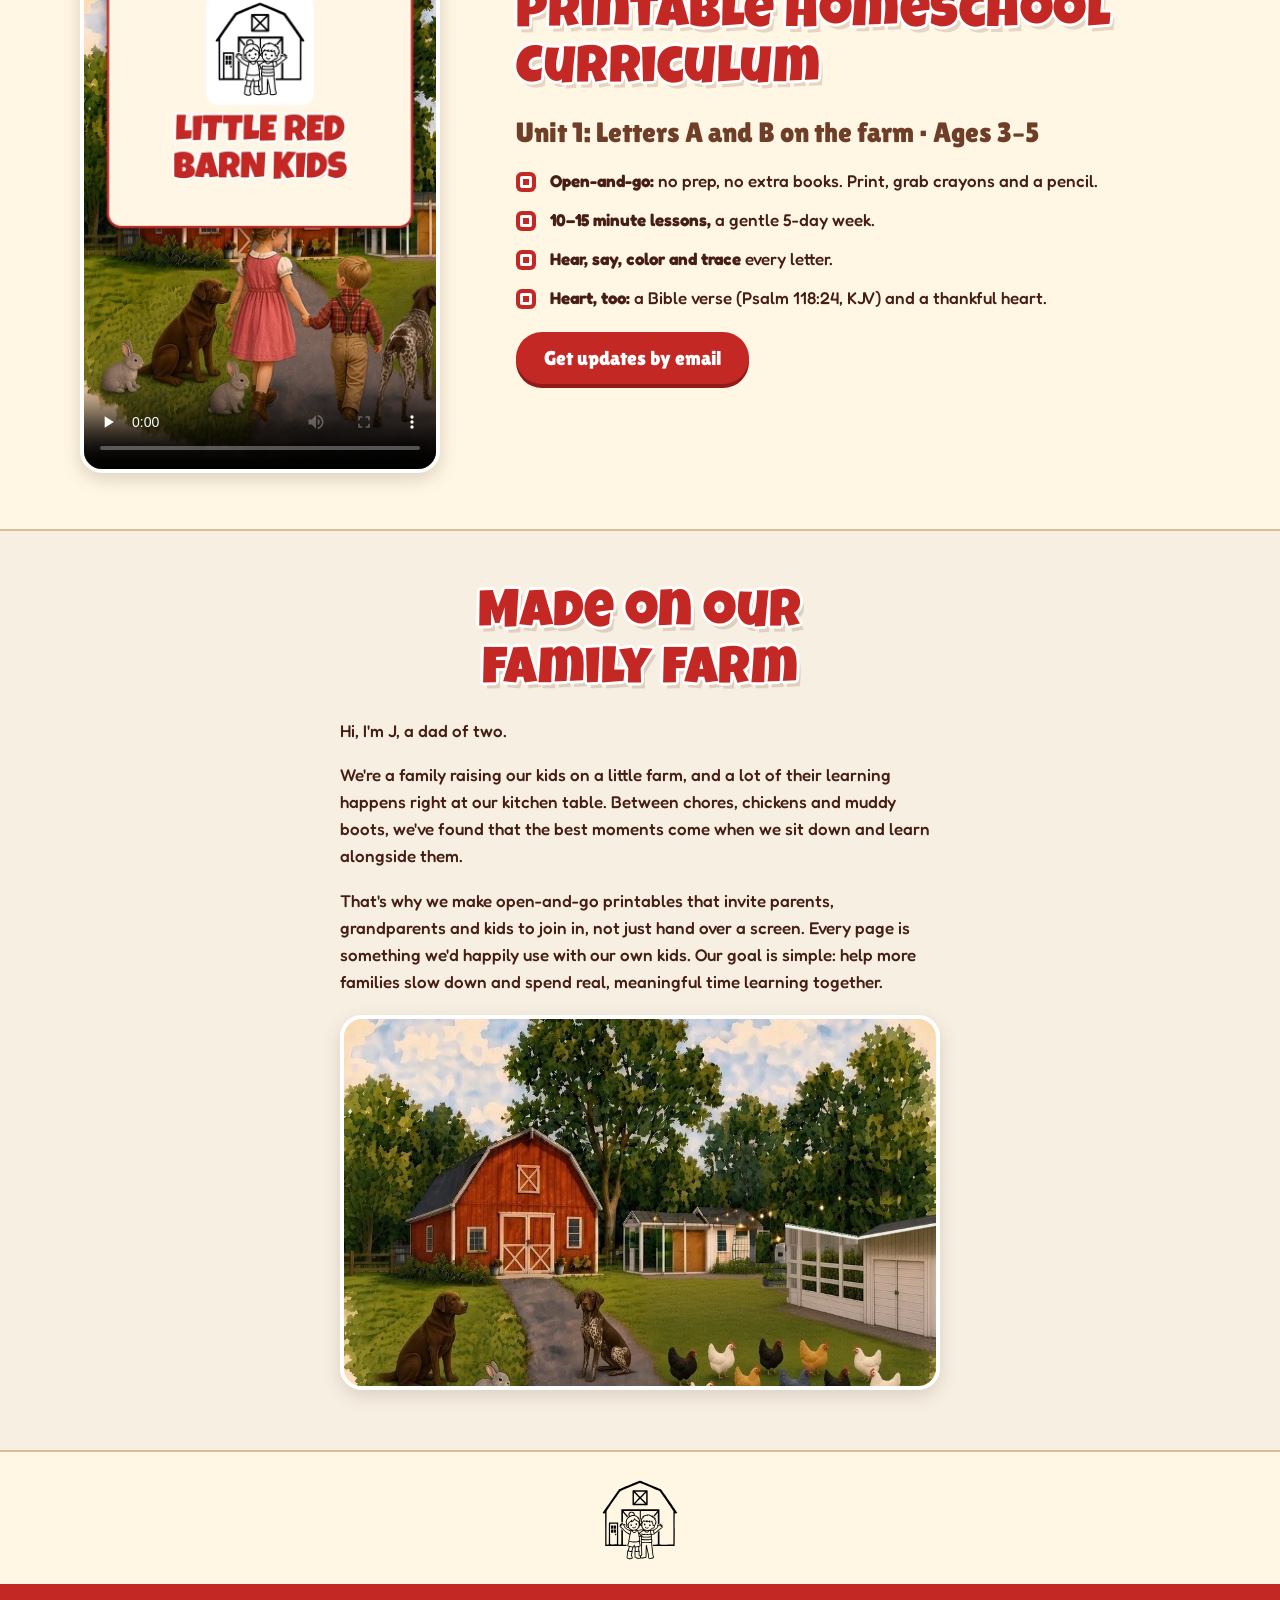
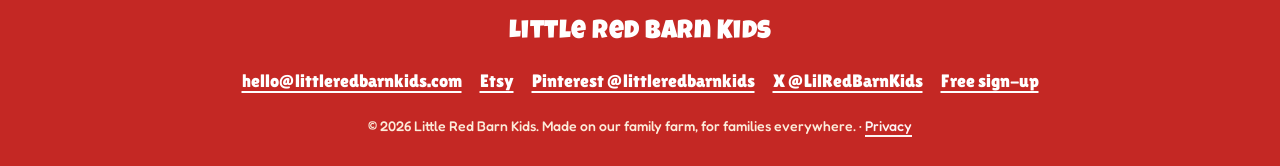
==== commit 01484999: "t659u: home hero desktop - equal columns, text column centered with even spacing" ====
--- a/index.html
+++ b/index.html
@@ -26,7 +26,7 @@
   </div>
 </nav>
 
-<header class="hero">
+<header class="hero hero-home">
   <div class="wrap">
     <img class="hero-art" src="assets/img/hero_barn_kids_art.webp?v=2" width="892" height="840" alt="Painted red barn with a smiling girl and boy waving in front of it" fetchpriority="high">
     <div class="hero-text">
--- a/assets/style.css
+++ b/assets/style.css
@@ -250,3 +250,20 @@
 .lbt-stack .lbt-l2{line-height:1.15;margin-top:2px}
 .hero-text .promise.lbt-stack{margin-bottom:0}
 .hero-text .promise.lbt-stack + .btn{margin-top:40px}
+/* t658u: logo + menu items spread evenly across the bar */
+.nav .wrap{justify-content:space-evenly;gap:0}
+.nav ul{display:contents}
+.nav .home{padding:0 7px}
+@media(min-width:420px){.nav .home{padding:0 8px}}
+@media(min-width:760px){.nav .wrap{gap:0}.nav .home{padding:0 12px}}
+@media(max-width:359px){.nav .wrap{padding:0 6px}.nav li a{padding:8px 4px;font-size:13.5px}.nav .home{padding:0 4px}}
+/* t659u: home hero (desktop) - equal columns, text column centered with even spacing */
+@media(min-width:900px){
+  .hero-home .wrap{grid-template-columns:1fr 1fr;gap:40px}
+  .hero-home .hero-text{display:flex;flex-direction:column;align-items:center;text-align:center}
+  .hero-home .brand{flex-direction:column;align-items:center}
+  .hero-home h1{margin:0}
+  .hero-home .sub{margin:.3em 0 0}
+  .hero-home .promise{margin:36px auto 0}
+  .hero-home .hero-text .promise.lbt-stack + .btn{margin-top:36px}
+}
